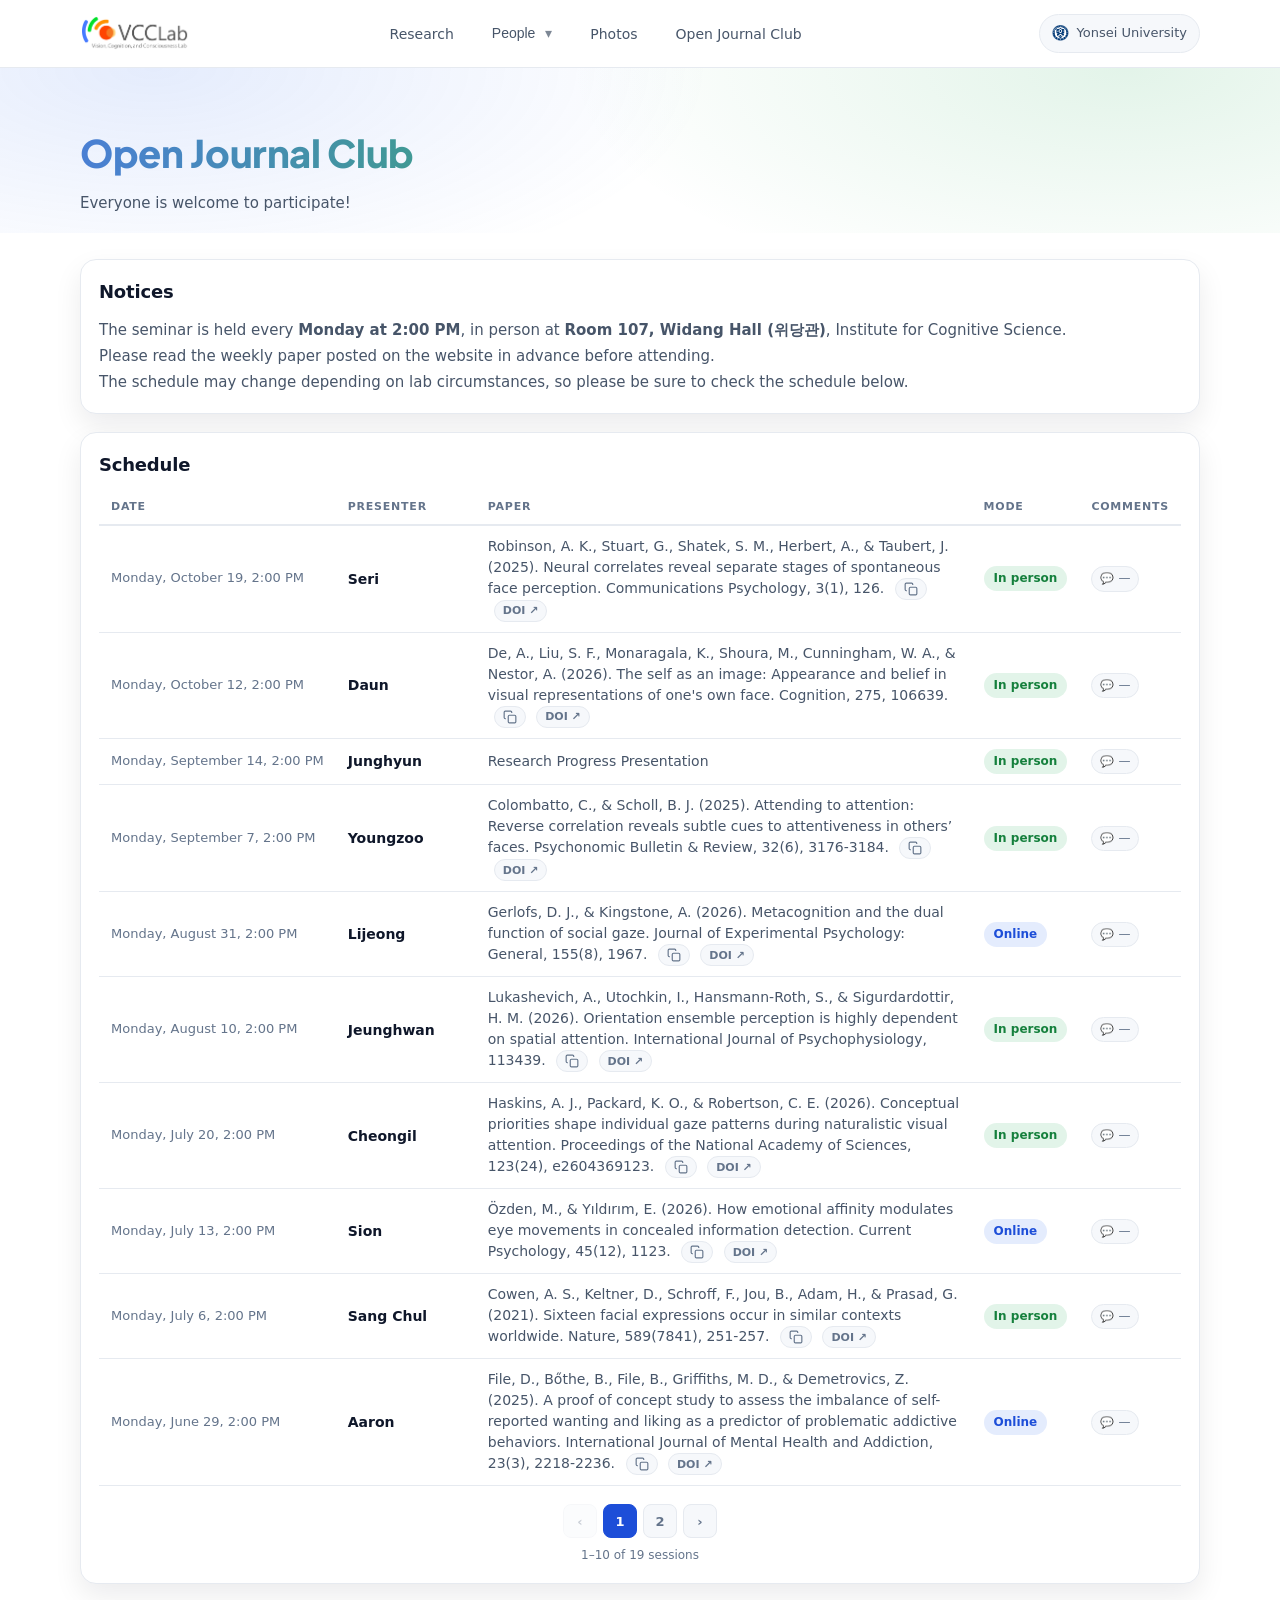
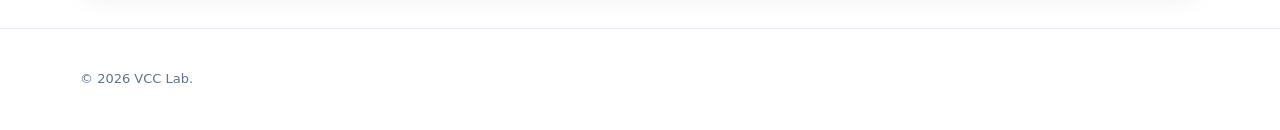
==== openJC.html @ a383f0d7 "Update openJC.html" ====
<!doctype html>
<html lang="en">
<head>
  <meta charset="utf-8" />
  <meta name="viewport" content="width=device-width, initial-scale=1" />
  <title>Open Journal Club | VCC Lab</title>
  <meta name="description" content="Internal resources and community space for VCC Lab" />
  <link rel="icon" href="./assets/favicon/favicon.ico" sizes="any">
  <link rel="stylesheet" href="./assets/css/style.css" />
  <link href="https://fonts.googleapis.com/css2?family=Plus+Jakarta+Sans:wght@700;800&display=swap" rel="stylesheet">
  <style>
    /* ── Schedule table ── */
    .jc-copy,
    .jc-doi {
      display: inline-flex;
      align-items: center;
      justify-content: center;
      vertical-align: middle;
      height: 22px;
      padding: 2px 8px;
      border-radius: 999px;
      font-size: 11px;
      font-weight: 700;
      line-height: 1;
      border: 1px solid var(--line);
      color: var(--muted2);
      background: var(--surface);
    }

    .jc-copy {
      margin-left: 6px;
      cursor: pointer;
    }

    .jc-doi {
      margin-left: 6px;
      text-decoration: none;
    }

    .jc-copy svg {
      display: block;
    }
    .jc-copy:hover {
      background: #eef3ff;
    }

    .jc-doi:hover {
      background: #eef3ff;
    }
    .jc-table {
      width: 100%;
      border-collapse: collapse;
      font-size: 14px;
    }
    .jc-table thead tr {
      border-bottom: 2px solid var(--line);
    }
    .jc-table th {
      text-align: left;
      padding: 8px 12px;
      font-size: 11px;
      font-weight: 700;
      letter-spacing: .07em;
      text-transform: uppercase;
      color: var(--muted2);
    }
    .jc-table tbody tr {
      border-bottom: 1px solid var(--line);
      transition: background 0.12s;
    }
    .jc-table tbody tr:last-child { border-bottom: none; }
    .jc-table tbody tr:hover { background: var(--surface); }
    .jc-table td {
      padding: 10px 12px;
      vertical-align: middle;
    }
    .jc-date {
      white-space: nowrap;
      color: var(--muted2);
      font-size: 13px;
      width: 160px;  /* 110px → 160px */
    }
    .jc-presenter {
      white-space: nowrap;
      font-weight: 600;
      width: 140px;
    }
    .jc-paper {
      color: var(--muted);
      line-height: 1.5;
    }
    .jc-mode {
      display: inline-block;
      padding: 3px 10px;
      border-radius: 999px;
      font-size: 12px;
      font-weight: 600;
      white-space: nowrap;
    }
    .jc-mode.in-person {
      background: rgba(22,163,74,0.12);
      color: #15803d;
    }
    .jc-mode.online {
      background: rgba(37,99,235,0.12);
      color: #1d4ed8;
    }

    /* ── Comment toggle ── */
    .jc-table tbody tr.jc-main-row {
      cursor: pointer;
    }
    .jc-table tbody tr.jc-main-row:hover td {
      background: var(--surface);
    }
    .jc-comment-row { display: none; }
    .jc-comment-row.open { display: table-row; }
    .jc-comment-cell {
      white-space: nowrap;
      text-align: center;
      padding: 0 !important;
      border-bottom: 2px solid var(--line) !important;
    }
    .jc-comment-inner {
      padding: 16px 20px 20px;
      background: #f8faff;
    }
    .jc-comment-count {
      display: inline-flex;
      align-items: center;
      gap: 4px;
      margin-left: 0px;
      font-size: 12px;
      color: var(--muted2);
      background: var(--surface);
      border: 1px solid var(--line);
      border-radius: 999px;
      padding: 2px 8px;
      cursor: pointer;
    }
    .jc-comment-count .bubble { font-size: 11px; }

    /* ── Pagination ── */
    .jc-pager {
      display: flex;
      justify-content: center;
      align-items: center;
      gap: 6px;
      flex-wrap: wrap;
      margin-top: 18px;
    }
    .jc-page-btn {
      min-width: 34px;
      height: 34px;
      padding: 0 10px;
      border: 1px solid var(--line);
      border-radius: 8px;
      background: var(--surface);
      color: var(--muted2);
      font-size: 13px;
      font-weight: 600;
      font-family: inherit;
      cursor: pointer;
      transition: background .12s, color .12s, border-color .12s;
    }
    .jc-page-btn:hover:not(:disabled):not(.active) { background: #eef3ff; }
    .jc-page-btn.active {
      background: #1d4ed8;
      border-color: #1d4ed8;
      color: #fff;
    }
    .jc-page-btn:disabled { opacity: .35; cursor: default; }
    .jc-page-ellipsis {
      padding: 0 2px;
      color: var(--muted2);
      font-size: 13px;
    }
    .jc-page-info {
      margin-top: 8px;
      text-align: center;
      font-size: 12px;
      color: var(--muted2);
    }

  </style>
</head>
<body>
  <a class="skip" href="#main">Skip to content</a>

  <header>
    <div class="container">
      <div class="nav">
        <a class="brand brand-logo-only" href="./index.html" aria-label="VCC Lab home">
        <img class="brand-logo" src="./assets/img/vcc-logo.png" alt="VCC Lab logo">
        </a>

        <nav class="nav-desktop" aria-label="Primary">
          <ul class="nav-list">
            <li><a href="./research.html">Research</a></li>
            <li class="has-dropdown">
              <button class="nav-link dropdown-toggle" type="button" aria-haspopup="true" aria-expanded="false">
                People <span class="chev" aria-hidden="true">▾</span>
              </button>
              <ul class="dropdown" role="menu">
                <li role="none"><a role="menuitem" href="./people/pi.html">P.I.</a></li>
                <li role="none"><a role="menuitem" href="./people/members.html">Members</a></li>
                <li role="none"><a role="menuitem" href="./people/alumni.html">Alumni</a></li>
              </ul>
            </li>
            <li><a href="./photos.html">Photos</a></li>
            <li><a href="./openJC.html" aria-current="page">Open Journal Club</a></li>
          </ul>
        </nav>

        <div class="nav-right">
          <div class="pill pill-yonsei" title="Affiliation">
            <img class="pill-logo" src="./assets/img/yonsei-logo.png" alt="Yonsei University">
            <span class="pill-text">Yonsei University</span>
          </div>
          <button class="menu-btn" id="menuBtn" aria-expanded="false" aria-controls="mobileMenu" aria-label="Open menu">☰</button>
        </div>

      </div>

      <div class="mobile" id="mobileMenu">
        <ul class="mobile-list">
          <li><a href="./research.html">Research</a></li>
          <li class="mobile-group">
            <button class="mobile-accordion" type="button" aria-expanded="false" aria-controls="mobilePeople">
              People <span class="chev" aria-hidden="true">▾</span>
            </button>
            <ul class="mobile-sub" id="mobilePeople">
              <li><a href="./people/pi.html">P.I.</a></li>
              <li><a href="./people/members.html">Members</a></li>
              <li><a href="./people/alumni.html">Alumni</a></li>
            </ul>
          </li>
          <li><a href="./photos.html">Photos</a></li>
          <li><a href="./openJC.html" aria-current="page">Open Journal Club</a></li>
        </ul>
      </div>
    </div>
  </header>

  <main id="main">
    <section class="page-hero" aria-label="Page header">
      <div class="container">
        <div class="page-hero-inner">
          <h1>Open Journal Club</h1>
          <p class="lead">Everyone is welcome to participate!</p>
        </div>
      </div>
    </section>

    <section aria-label="openJC content">
      <div class="container">

        <!-- Notice: full width -->
        <div class="card content-card" style="margin-bottom:18px;">
          <h2>Notices</h2>
          <p style="color:var(--muted); font-size:15px; line-height:1.75; margin:0;">
            The seminar is held every <strong>Monday at 2:00 PM</strong>, in person at <strong>Room 107, Widang Hall (위당관)</strong>, Institute for Cognitive Science.
            <br>Please read the weekly paper posted on the website in advance before attending.
            <br><italic>The schedule may change depending on lab circumstances, so please be sure to check the schedule below.</italic>
          </p>
          <!--<p style="color:var(--muted); font-size:15px; line-height:1.75; margin:0;">
            The seminar is held every <strong>Monday at 2:00 PM</strong>, either in person at <strong>Room 107, Widang Hall (위당관)</strong>, Institute for Cognitive Science, or online via <strong>Zoom</strong>.
            <br>
            <a href="https://yonsei.zoom.us/j/4283625563?pwd=UGd0WHNiUUFoamN2bmg4RG1EU0tMUT09" 
              target="_blank" rel="noopener" class="btn primary" style="display:inline-flex; margin-top:4px;">
              Join Zoom Meeting ↗</a>
            <br>Please read the weekly paper posted on the website in advance before attending.
            <br><italic>The schedule may change depending on lab circumstances, so please be sure to check the schedule below.</italic>
          </p>-->
        </div>

        <!-- Schedule table -->
        <div class="card content-card">
          <h2>Schedule</h2>
          <!--<div style="overflow-x:auto; margin-top:12px;">
             <div class="card content-card" style="background:#fff4e5; border-color:#f0c98a; margin:14px 0 0; text-align:center;">
              <p style="margin:0; color:#8a5a00; font-weight:600;">
                Note: There will be no Journal Club sessions for the next three weeks (Sept. 21, Sept. 28, and Oct. 5).
              </p>
            </div>
          </div>-->
            <table class="jc-table" id="jc-table">
              <thead>
                <tr>
                  <th>Date</th>
                  <th>Presenter</th>
                  <th>Paper</th>
                  <th>Mode</th>
                  <th>Comments</th>
                </tr>
              </thead>
              <tbody id="jc-tbody">
                <!-- rows injected by JS -->
              </tbody>
            </table>

            <div class="jc-pager" id="jc-pager"></div>
            <div class="jc-page-info" id="jc-page-info"></div>
        </div>

      </div>
    </section>

    <section aria-label="Comments" style="display:none"></section>

  </main>

  <footer>
    <div class="container">
      <div class="copyright">© <span id="year"></span> VCC Lab.</div>
    </div>
  </footer>

  <script defer src="./assets/js/main.js"></script>
  <script>
  (() => {
    // ── Schedule data: add / edit rows here ──
    const SCHEDULE = [
      { date: 'Monday, October 19, 2:00 PM', presenter: 'Seri', paper: 'Robinson, A. K., Stuart, G., Shatek, S. M., Herbert, A., & Taubert, J. (2025). Neural correlates reveal separate stages of spontaneous face perception. Communications Psychology, 3(1), 126.', doi: 'https://doi.org/10.1038/s44271-025-00308-4', mode: 'in-person' },
      { date: 'Monday, October 12, 2:00 PM', presenter: 'Daun', paper: 'De, A., Liu, S. F., Monaragala, K., Shoura, M., Cunningham, W. A., & Nestor, A. (2026). The self as an image: Appearance and belief in visual representations of one&apos;s own face. Cognition, 275, 106639.', doi: 'https://doi.org/10.1016/j.cognition.2026.106639', mode: 'in-person' },
      { date: 'Monday, September 14, 2:00 PM', presenter: 'Junghyun', paper: 'Research Progress Presentation', mode: 'in-person' },
      { date: 'Monday, September 7, 2:00 PM', presenter: 'Youngzoo', paper: 'Colombatto, C., & Scholl, B. J. (2025). Attending to attention: Reverse correlation reveals subtle cues to attentiveness in others’ faces. Psychonomic Bulletin & Review, 32(6), 3176-3184.', doi: 'https://doi.org/10.3758/s13423-025-02739-w', mode: 'in-person' },
      { date: 'Monday, August 31, 2:00 PM', presenter: 'Lijeong', paper: 'Gerlofs, D. J., & Kingstone, A. (2026). Metacognition and the dual function of social gaze. Journal of Experimental Psychology: General, 155(8), 1967.', doi: 'https://doi.org/10.1037/xge0001967', mode: 'online' },
      { date: 'Monday, August 10, 2:00 PM', presenter: 'Jeunghwan', paper: 'Lukashevich, A., Utochkin, I., Hansmann-Roth, S., & Sigurdardottir, H. M. (2026). Orientation ensemble perception is highly dependent on spatial attention. International Journal of Psychophysiology, 113439.', doi: 'https://www.sciencedirect.com/science/article/abs/pii/S0167876026001224?via%3Dihub', mode: 'in-person' },
      { date: 'Monday, July 20, 2:00 PM', presenter: 'Cheongil', paper: 'Haskins, A. J., Packard, K. O., & Robertson, C. E. (2026). Conceptual priorities shape individual gaze patterns during naturalistic visual attention. Proceedings of the National Academy of Sciences, 123(24), e2604369123.', doi: 'https://www.pnas.org/doi/abs/10.1073/pnas.2604369123', mode: 'in-person' },
      { date: 'Monday, July 13, 2:00 PM', presenter: 'Sion', paper: 'Özden, M., & Yıldırım, E. (2026). How emotional affinity modulates eye movements in concealed information detection. Current Psychology, 45(12), 1123.', doi: 'https://link.springer.com/article/10.1007/s12144-026-09684-4', mode: 'online' },
      { date: 'Monday, July 6, 2:00 PM', presenter: 'Sang Chul', paper: 'Cowen, A. S., Keltner, D., Schroff, F., Jou, B., Adam, H., & Prasad, G. (2021). Sixteen facial expressions occur in similar contexts worldwide. Nature, 589(7841), 251-257.', doi: 'https://www.nature.com/articles/s41586-020-3037-7', mode: 'in-person' },
      { date: 'Monday, June 29, 2:00 PM', presenter: 'Aaron', paper: 'File, D., Bőthe, B., File, B., Griffiths, M. D., & Demetrovics, Z. (2025). A proof of concept study to assess the imbalance of self-reported wanting and liking as a predictor of problematic addictive behaviors. International Journal of Mental Health and Addiction, 23(3), 2218-2236.', doi: 'https://link.springer.com/article/10.1007/s11469-023-01226-4', mode: 'online' },
      { date: 'Monday, June 22, 2:00 PM', presenter: 'Daun', paper: 'Research Progress Presentation', mode: 'in-person' },
      { date: 'Monday, June 15, 1:30 PM', presenter: 'VCCians', paper: 'VSS 2026 Lab Sharing Session', mode: 'online' },
      { date: 'Monday, June 8, 1:30 PM', presenter: 'VCCians', paper: 'PhD Dissertation Final Defense Practice - – Widang Hall Room 501', mode: 'in-person' },
      { date: 'Monday, May 18, 1:30 PM', presenter: 'Seri', paper: 'Meyers, C., Kim, J. & Kawakami, K. Diversity perceptions and neighborhood preferences for visual representations of mixed racial groups. Sci Rep 14, 24631 (2024).', doi: 'https://www.nature.com/articles/s41598-024-76599-0.pdf', mode: 'in-person' },
      { date: 'Monday, May 11, 1:30 PM', presenter: 'Junghyun', paper: 'Balaban, H., & Ullman, T. D. (2025). The capacity limits of moving objects in the imagination. Nature Communications, 16(1), 5899.', doi: 'https://www.nature.com/articles/s41467-025-61021-8.pdf', mode: 'online' },
      { date: 'Thursday, April 30, 12:00 PM', presenter: 'VCCians', paper: 'Poster Presentation Practice', mode: 'in-person' },
      { date: 'Monday, April 20, 1:30 PM', presenter: 'Youngzoo', paper: 'Zhang, S., Zhan, B., Wang, L., & Jiang, Y. (2025). Dyadic learning shapes gaze-mediated social attentional orienting. Cognition, 265', doi: 'https://www.sciencedirect.com/science/article/pii/S0010027725002203', mode: 'online' },
      { date: 'Monday, April 13, 1:30 PM', presenter: 'VCCians', paper: 'PhD Dissertation Defense Practice – Widang Hall Room 501', mode: 'in-person' },
      { date: 'Monday, March 30, 1:30 PM', presenter: 'Lijeong', paper: 'Masroujah, L. S., Wilcke, S., Jeffery, L., Mostert, B., Tiddeman, B., & Sutherland, C. A. (2026). Testing stimulus generalisation as a mechanism for impression formation. Cognition, 270, 106414.', doi: 'https://www.sciencedirect.com/science/article/pii/S0010027725003555', mode: 'online' },
    ];

    // Copy icon used in citation copy buttons
    const COPY_ICON = `
      <svg width="14" height="14" viewBox="0 0 24 24" fill="none"
          stroke="currentColor" stroke-width="2">
        <rect x="9" y="9" width="13" height="13" rx="2"></rect>
        <path d="M5 15H4a2 2 0 0 1-2-2V4a2 2 0 0 1 2-2h9a2 2 0 0 1 2 2v1"></path>
      </svg>
    `;

    // Escape text safely for HTML attributes
    function escapeAttr(text) {
      return String(text)
        .replace(/&/g, '&amp;')
        .replace(/"/g, '&quot;')
        .replace(/'/g, '&#39;')
        .replace(/</g, '&lt;')
        .replace(/>/g, '&gt;');
    }

    // giscus config — update repo/repo-id/category/category-id as needed
    const GISCUS = {
      repo:        'VCClab/Vcclab.github.io',
      repoId:      'R_kgDORdCI2w',
      category:    'Q&A',
      categoryId:  'DIC_kwDORdCI284C3pS8',
      theme:       'light',
      lang:        'en',
    };

    // ── Pagination config ──
    const PER_PAGE = 10;   // 한 페이지에 보여줄 세션 수

    const tbody      = document.getElementById('jc-tbody');
    const pagerEl    = document.getElementById('jc-pager');
    const pageInfoEl = document.getElementById('jc-page-info');
    const tableEl    = document.getElementById('jc-table');

    const totalPages = Math.max(1, Math.ceil(SCHEDULE.length / PER_PAGE));
    let currentPage  = 1;

    // comment count cache: term → count
    const countCache = {};

    // ── Pre-fetch comment counts without opening giscus ──
    // giscus.app/api/discussions is the (unofficial but public) endpoint giscus itself
    // uses to look up a discussion's metadata. It isn't CORS-enabled for arbitrary
    // origins, so we route the request through a public CORS proxy. Swap
    // CORS_PROXY for a small serverless proxy you control if you want this to be
    // more reliable long-term (the public proxy can be rate-limited or flaky).
    const CORS_PROXY = 'https://api.allorigins.win/raw?url=';

    async function fetchCommentCount(term) {
      const apiUrl = 'https://giscus.app/api/discussions?' + new URLSearchParams({
        repo: GISCUS.repo,
        term: term,
        category: GISCUS.category,
        categoryId: GISCUS.categoryId,
        strict: '1',
      });

      const res = await fetch(CORS_PROXY + encodeURIComponent(apiUrl));
      if (!res.ok) throw new Error(`HTTP ${res.status}`);
      const data = await res.json();

      // No discussion exists yet for this term (no one has commented) →
      // treat as 0 rather than throwing.
      if (!data || !data.discussion) return 0;

      const c = data.discussion;
      return (c.totalCommentCount ?? 0) + (c.totalReplyCount ?? 0);
    }

    function renderCount(term, count) {
      countCache[term] = count;
      const el = document.getElementById(`count-${term}`);
      if (el) el.textContent = count;
    }

    // Only fetch what this page needs; reuse the cache when revisiting a page.
    function ensureCount(term) {
      if (countCache[term] !== undefined) {
        renderCount(term, countCache[term]);
        return;
      }
      fetchCommentCount(term)
        .then(count => renderCount(term, count))
        .catch(err => {
          // Fail silently per-row (e.g. proxy hiccup) — leave the "—" placeholder
          // rather than showing a wrong or scary value.
          console.warn(`Comment count fetch failed for "${term}":`, err);
        });
    }

    // ── Build one main row + its (hidden) comment row ──
    // `i` is the index within SCHEDULE, not within the page, so giscus element
    // ids stay unique across pages.
    function buildRow(row, i) {
      const modeLabel = row.mode === 'in-person' ? 'In person' : 'Online';
      const term = `jc-${row.date}`; // unique discussion term per session

      // ── Main row ──
      const tr = document.createElement('tr');
      tr.className = 'jc-main-row';
      tr.dataset.idx = i;
      tr.dataset.term = term;
      tr.innerHTML = `
        <td class="jc-date">${row.date}</td>
        <td class="jc-presenter">${row.presenter}</td>
        <td class="jc-paper">
          ${row.paper}
          ${row.doi ? `
            <button class="jc-copy"
                    type="button"
                    data-paper="${escapeAttr(row.paper)}"
                    title="Copy citation"
                    aria-label="Copy citation">
              ${COPY_ICON}
            </button>
            <a class="jc-doi" href="${row.doi}" target="_blank" rel="noopener">DOI ↗</a>
          ` : ''}
        </td>
        <td>
          <span class="jc-mode ${row.mode}">${modeLabel}</span>
        </td>
        <td class="jc-comments-cell">
          <span class="jc-comment-count" data-term="${term}">
            <span class="bubble">💬</span>
            <span class="count-num" id="count-${term}">—</span>
          </span>
        </td>`;
      tbody.appendChild(tr);

      // ── Comment row (hidden by default) ──
      const cr = document.createElement('tr');
      cr.className = 'jc-comment-row';
      cr.id = `comment-row-${i}`;
      cr.innerHTML = `
        <td class="jc-comment-cell" colspan="5">
          <div class="jc-comment-inner" id="comment-inner-${i}">
            <!-- giscus loads here on first open -->
          </div>
        </td>`;
      tbody.appendChild(cr);

      // ── Toggle logic ──
      tr.addEventListener('click', () => {
        const isOpen = cr.classList.contains('open');

        // Close all other open rows first
        document.querySelectorAll('.jc-comment-row.open').forEach(r => r.classList.remove('open'));
        document.querySelectorAll('.jc-main-row.expanded').forEach(r => r.classList.remove('expanded'));

        if (!isOpen) {
          cr.classList.add('open');
          tr.classList.add('expanded');
          loadGiscus(i, term);
        }
      });

      // Prevent DOI click from toggling the comment row
      const doiBtn = tr.querySelector('.jc-doi');
      if (doiBtn) {
        doiBtn.addEventListener('click', e => e.stopPropagation());
      }

      // ── Copy citation button: only exists when row.doi exists ──
      const copyBtn = tr.querySelector('.jc-copy');

      if (copyBtn) {
        copyBtn.addEventListener('click', async (e) => {
          e.stopPropagation();

          const btn = e.currentTarget;
          const text = btn.dataset.paper;

          try {
            await navigator.clipboard.writeText(text);

            btn.innerHTML = '✓';
            btn.setAttribute('title', 'Copied!');

            setTimeout(() => {
              btn.innerHTML = COPY_ICON;
              btn.setAttribute('title', 'Copy citation');
            }, 1200);
          } catch (err) {
            console.error('Copy failed:', err);
          }
        });
      }
    }

    // ── Which page numbers to show (with ellipsis once the list gets long) ──
    function pageItems(cur, total) {
      if (total <= 7) return Array.from({ length: total }, (_, i) => i + 1);
      const out = [1];
      if (cur > 3) out.push('…');
      for (let i = Math.max(2, cur - 1); i <= Math.min(total - 1, cur + 1); i++) out.push(i);
      if (cur < total - 2) out.push('…');
      out.push(total);
      return out;
    }

    function renderPager() {
      pagerEl.innerHTML = '';
      if (totalPages <= 1) {
        pageInfoEl.textContent = '';
        return;
      }

      const mkBtn = (label, page, opts = {}) => {
        const b = document.createElement('button');
        b.type = 'button';
        b.className = 'jc-page-btn' + (opts.active ? ' active' : '');
        b.textContent = label;
        if (opts.disabled) b.disabled = true;
        if (opts.active) b.setAttribute('aria-current', 'page');
        if (!opts.disabled && !opts.active) {
          b.addEventListener('click', () => renderPage(page, true));
        }
        return b;
      };

      pagerEl.appendChild(mkBtn('‹', currentPage - 1, { disabled: currentPage === 1 }));

      pageItems(currentPage, totalPages).forEach(item => {
        if (item === '…') {
          const s = document.createElement('span');
          s.className = 'jc-page-ellipsis';
          s.textContent = '…';
          pagerEl.appendChild(s);
        } else {
          pagerEl.appendChild(mkBtn(String(item), item, { active: item === currentPage }));
        }
      });

      pagerEl.appendChild(mkBtn('›', currentPage + 1, { disabled: currentPage === totalPages }));

      const start = (currentPage - 1) * PER_PAGE + 1;
      const end = Math.min(currentPage * PER_PAGE, SCHEDULE.length);
      pageInfoEl.textContent = `${start}–${end} of ${SCHEDULE.length} sessions`;
    }

    // ── Render one page of the schedule ──
    function renderPage(page, scroll = false) {
      currentPage = Math.min(Math.max(1, page), totalPages);
      tbody.innerHTML = '';

      const start = (currentPage - 1) * PER_PAGE;
      const rows = SCHEDULE.slice(start, start + PER_PAGE);
      rows.forEach((row, j) => buildRow(row, start + j));

      renderPager();

      // Rows for this page are in the DOM — fetch their comment counts.
      rows.forEach(row => ensureCount(`jc-${row.date}`));

      if (scroll) {
        const y = tableEl.getBoundingClientRect().top + window.pageYOffset - 100;
        window.scrollTo({ top: y, behavior: 'smooth' });
      }
    }

    renderPage(1);

    // ── Load giscus iframe into a specific comment row ──
    function loadGiscus(idx, term) {
      const inner = document.getElementById(`comment-inner-${idx}`);
      if (!inner) return;

      // giscus can behave unpredictably when multiple iframes remain active.
      // Keep only the currently opened row's giscus instance.
      document.querySelectorAll('.jc-comment-inner').forEach(el => {
        if (el !== inner) el.innerHTML = '<!-- giscus loads here on first open -->';
      });

      inner.innerHTML = '';

      const script = document.createElement('script');
      script.src = 'https://giscus.app/client.js';
      script.setAttribute('data-repo',             GISCUS.repo);
      script.setAttribute('data-repo-id',          GISCUS.repoId);
      script.setAttribute('data-category',         GISCUS.category);
      script.setAttribute('data-category-id',      GISCUS.categoryId);
      script.setAttribute('data-mapping',          'specific');
      script.setAttribute('data-term',             term);
      script.setAttribute('data-strict',           '1');
      script.setAttribute('data-reactions-enabled','1');
      script.setAttribute('data-emit-metadata',    '1');
      script.setAttribute('data-input-position',   'top');
      script.setAttribute('data-theme',            GISCUS.theme);
      script.setAttribute('data-lang',             GISCUS.lang);
      script.setAttribute('crossorigin',           'anonymous');
      script.async = true;
      inner.appendChild(script);
    }

    // ── Listen for giscus metadata (comment counts) ──
    window.addEventListener('message', e => {
      if (e.origin !== 'https://giscus.app') return;
      const data = e.data?.giscus?.discussion;
      if (!data) return;

      const count = (data.totalCommentCount ?? 0) + (data.totalReplyCount ?? 0);
      const activeRow = document.querySelector('.jc-main-row.expanded');
      if (activeRow) {
        renderCount(activeRow.dataset.term, count);
      }
    });
  })();
  </script></body></html>
---- assets/css/style.css ----
:root{
  /* base */
  --bg: #ffffff;
  --surface: #f6f8fb;
  --card: #ffffff;
  --text: #0f172a;
  --muted: #475569;
  --muted2: #64748b;
  --line: #e6eaf0;

  /* brand colors (blue / green / orange) */
  --blue: #2563eb;
  --green: #16a34a;
  --orange: #f59e0b;

  --blue-weak: rgba(37,99,235,0.12);
  --green-weak: rgba(22,163,74,0.12);
  --orange-weak: rgba(245,158,11,0.14);

  --shadow: 0 12px 28px rgba(2,6,23,0.08);
  --radius: 16px;
  --max: 1120px;
  --font: ui-sans-serif, system-ui, -apple-system, Segoe UI, Roboto, Helvetica, Arial, "Apple Color Emoji","Segoe UI Emoji";
}

.page-hero h1 {
  font-family: 'Plus Jakarta Sans', sans-serif;
  background: linear-gradient(90deg, #4a7fd4 0%, #3aab6a 25%, #e87a3a 50%, #3aab6a 75%, #4a7fd4 100%);
  background-size: 200% auto;
  -webkit-background-clip: text;
  -webkit-text-fill-color: transparent;
  background-clip: text;
  font-weight: 800;
  line-height: 1.3;
  padding-bottom: 0.15em;
  animation: gradientFlow 15s linear infinite;
}

@keyframes gradientFlow {
  0%   { background-position: 0% center; }
  100% { background-position: 200% center; }
}

*{ box-sizing: border-box; }
html, body{ height: 100%; }
body{
  margin: 0;
  font-family: var(--font);
  color: var(--text);
  background: var(--bg);
  line-height: 1.6;
}

a{ color: inherit; text-decoration: none; }
a:hover{ text-decoration: underline; text-underline-offset: 4px; }

.container{
  width: min(var(--max), calc(100% - 44px));
  margin: 0 auto;
}

/* accessibility */
.skip{
  position: absolute;
  left: -999px;
  top: 10px;
  padding: 10px 12px;
  background: var(--card);
  border: 1px solid var(--line);
  border-radius: 12px;
}
.skip:focus{ left: 10px; z-index: 999; }

/* header */
header{
  position: sticky;
  top: 0;
  z-index: 50;
  background: rgba(255,255,255,0.82);
  backdrop-filter: blur(10px);
  border-bottom: 1px solid var(--line);
}
.nav{
  display: flex;
  align-items: center;
  justify-content: space-between;
  padding: 14px 0;
  gap: 14px;
}
.brand{
  display: flex;
  align-items: center;
  gap: 10px;
  min-width: 200px;
}
.logo{
  width: 36px;
  height: 36px;
  border-radius: 12px;
  border: 1px solid rgba(15,23,42,0.10);
  background:
    radial-gradient(circle at 28% 30%, var(--blue) 0 38%, transparent 40%),
    radial-gradient(circle at 70% 35%, var(--green) 0 34%, transparent 36%),
    radial-gradient(circle at 52% 74%, var(--orange) 0 34%, transparent 36%),
    linear-gradient(#ffffff, #ffffff);
  box-shadow: 0 8px 18px rgba(2,6,23,0.10);
}
.brand-title{ display: grid; gap: 2px; }
.brand-title .name{
  font-size: 14px;
  letter-spacing: 0.2px;
  font-weight: 750;
}
.brand-title .tag{
  font-size: 12px;
  color: var(--muted2);
}

nav ul{
  list-style: none;
  padding: 0;
  margin: 0;
  display: flex;
  gap: 18px;
  align-items: center;
}
nav a{
  font-size: 14px;
  color: var(--muted);
  padding: 8px 10px;
  border-radius: 12px;
}
nav a:hover{
  background: var(--surface);
  text-decoration: none;
  color: var(--text);
}

.nav-right{
  display: flex;
  align-items: center;
  gap: 10px;
  min-width: 200px;
  justify-content: flex-end;
}
.pill{
  display: inline-flex;
  align-items: center;
  gap: 8px;
  padding: 8px 12px;
  border-radius: 999px;
  border: 1px solid var(--line);
  background: var(--surface);
  color: var(--muted);
  font-size: 13px;
  white-space: nowrap;
}
.pill strong{ color: var(--text); }

.menu-btn{
  display: none;
  width: 40px;
  height: 40px;
  border-radius: 12px;
  border: 1px solid var(--line);
  background: var(--surface);
  cursor: pointer;
}

/* mobile menu */
.mobile{
  display: none;
  border-top: 1px solid var(--line);
  background: rgba(255,255,255,0.94);
}
.mobile ul{
  list-style: none;
  margin: 0;
  padding: 10px 0;
  display: grid;
  gap: 6px;
}
.mobile a{
  display: block;
  padding: 10px 12px;
  border-radius: 12px;
  color: var(--muted);
}
.mobile a:hover{
  background: var(--surface);
  color: var(--text);
  text-decoration: none;
}
.mobile.open{ display: block; }

/* hero */
.hero{
  padding: 56px 0 18px;
  background:
    radial-gradient(900px 420px at 12% 10%, var(--blue-weak), transparent 60%),
    radial-gradient(900px 420px at 88% 0%, var(--green-weak), transparent 62%),
    radial-gradient(900px 420px at 60% 95%, var(--orange-weak), transparent 60%);
}
.hero-grid{
  display: grid;
  grid-template-columns: 1.2fr 0.8fr;
  gap: 18px;
  align-items: stretch;
}
.card{
  background: var(--card);
  border: 1px solid var(--line);
  border-radius: var(--radius);
  box-shadow: var(--shadow);
}
.hero-main{ padding: 26px; }

.kicker{
  display: inline-flex;
  align-items: center;
  gap: 10px;
  padding: 7px 12px;
  border-radius: 999px;
  border: 1px solid var(--line);
  background: var(--surface);
  color: var(--muted);
  font-size: 13px;
}
.dot{
  width: 8px; height: 8px;
  border-radius: 999px;
  background: var(--blue);
  box-shadow: 0 0 0 4px var(--blue-weak);
}

h1{
  margin: 14px 0 10px;
  font-size: clamp(30px, 4vw, 44px);
  line-height: 1.12;
  letter-spacing: -0.45px;
}
.lead{
  margin: 0;
  color: var(--muted);
  font-size: 15px;
  max-width: 72ch;
}

.cta-row{
  display: flex;
  flex-wrap: wrap;
  gap: 10px;
  margin-top: 18px;
}
.btn{
  display: inline-flex;
  align-items: center;
  justify-content: center;
  gap: 8px;
  padding: 10px 14px;
  border-radius: 12px;
  border: 1px solid var(--line);
  background: var(--surface);
  color: var(--text);
  font-size: 14px;
  cursor: pointer;
}
.btn:hover{
  text-decoration: none;
  background: #eef3ff;
}
.btn.primary{
  border-color: rgba(37,99,235,0.20);
  background: rgba(37,99,235,0.10);
  color: #0b2a7a;
}
.btn.primary:hover{ background: rgba(37,99,235,0.14); }

/* side cards */
.hero-side{
  padding: 18px;
  display: grid;
  gap: 12px;
}
.mini{
  border: 1px solid var(--line);
  background: var(--surface);
  border-radius: 14px;
  padding: 14px;
}
.mini h3{
  margin: 0 0 6px;
  font-size: 13px;
  color: var(--muted2);
  letter-spacing: 0.2px;
  font-weight: 700;
}
.mini p{ margin: 0; color: var(--muted); font-size: 14px; }
.meta{
  margin-top: 10px;
  display: flex;
  flex-wrap: wrap;
  gap: 8px;
}
.chip{
  font-size: 12px;
  color: var(--muted);
  padding: 6px 10px;
  border-radius: 999px;
  background: #ffffff;
  border: 1px solid var(--line);
}

/* content sections */
section{ padding: 26px 0; }
.grid2{
  display: grid;
  grid-template-columns: 1fr 1fr;
  gap: 18px;
  align-items: start;
}
.content-card{ padding: 18px; }
.content-card h2{
  margin: 0 0 10px;
  font-size: 18px;
  letter-spacing: -0.2px;
}
.content-card p{ margin: 0; color: var(--muted); font-size: 14px; }

.list{
  margin: 12px 0 0;
  padding: 0;
  list-style: none;
  display: grid;
  gap: 10px;
}
.news-item{
  padding: 12px;
  border-radius: 14px;
  border: 1px solid var(--line);
  background: var(--surface);
  display: grid;
  gap: 4px;
}
.news-item .date{ font-size: 12px; color: var(--muted2); }
.news-item .title{ font-size: 14px; color: var(--text); }
.news-item .desc{ font-size: 13px; color: var(--muted); }

.quick{
  display: grid;
  gap: 10px;
  margin-top: 12px;
}
.quick a{
  display: flex;
  align-items: center;
  justify-content: space-between;
  padding: 12px 14px;
  border-radius: 14px;
  border: 1px solid var(--line);
  background: var(--surface);
  color: var(--muted);
}
.quick a:hover{
  background: #eef3ff;
  color: var(--text);
  text-decoration: none;
}
.arrow{ opacity: 0.7; }

/* footer */
footer{
  margin-top: 18px;
  padding: 22px 0 40px;
  border-top: 1px solid var(--line);
  color: var(--muted2);
  font-size: 13px;
}
.footer-grid{
  display: grid;
  grid-template-columns: 1.2fr 0.8fr;
  gap: 16px;
}
.footer-title{ color: var(--text); font-weight: 750; }
.footer-sub{ margin-top: 6px; color: var(--muted2); }
.footer-links{
  display: flex;
  flex-wrap: wrap;
  gap: 10px;
  margin-top: 10px;
}
.footer-links a{
  padding: 7px 10px;
  border-radius: 999px;
  border: 1px solid var(--line);
  background: var(--surface);
  color: var(--muted);
}
.footer-links a:hover{
  background: #eef3ff;
  color: var(--text);
  text-decoration: none;
}
.copyright{
  margin-top: 18px;
  color: var(--muted2);
}

/* responsive */
@media (max-width: 920px){
  .hero-grid{ grid-template-columns: 1fr; }
  .nav-right .pill{ display: none; }
}
@media (max-width: 720px){
  nav{ display: none; }
  .menu-btn{ display: inline-flex; align-items: center; justify-content: center; }
  .grid2{ grid-template-columns: 1fr; }
  .footer-grid{ grid-template-columns: 1fr; }
  .hero{ padding-top: 42px; }
}

/* nav dropdown */
.nav-list{ position: relative; }
.nav-link{
  font-size: 14px;
  color: var(--muted);
  padding: 8px 10px;
  border-radius: 12px;
  background: transparent;
  border: 0;
  cursor: pointer;
}
.nav-link:hover{
  background: var(--surface);
  color: var(--text);
}
.has-dropdown{ position: relative; }
.dropdown{
  position: absolute;
  top: calc(100% + 10px);
  left: 0;
  min-width: 180px;
  padding: 8px;
  margin: 0;
  list-style: none;
  border: 1px solid var(--line);
  background: var(--card);
  border-radius: 14px;
  box-shadow: var(--shadow);
  display: none;
  z-index: 60;
}
.dropdown a{
  display: block;
  padding: 10px 10px;
  border-radius: 12px;
  color: var(--muted);
}
.dropdown a:hover{
  background: var(--surface);
  color: var(--text);
  text-decoration: none;
}
.has-dropdown:hover .dropdown{ display: block; }
.dropdown-toggle[aria-expanded="true"] + .dropdown{ display: block; }
.chev{ margin-left: 6px; opacity: 0.7; }

/* mobile lists */
.mobile-list{ list-style: none; margin: 0; padding: 10px 0; display: grid; gap: 6px; }
.mobile-group{ padding: 0 0 6px; }
.mobile-accordion{
  width: 100%;
  text-align: left;
  padding: 10px 12px;
  border-radius: 12px;
  border: 1px solid transparent;
  background: transparent;
  color: var(--muted);
  cursor: pointer;
}
.mobile-accordion:hover{ background: var(--surface); color: var(--text); }
.mobile-sub{
  list-style: none;
  margin: 6px 0 0;
  padding: 0 0 0 8px;
  display: none;
  gap: 6px;
}
.mobile-sub.open{ display: grid; }

/* page hero */
.page-hero{
  padding: 42px 0 10px;
  background:
    radial-gradient(900px 380px at 12% 0%, var(--blue-weak), transparent 62%),
    radial-gradient(900px 380px at 88% 0%, var(--green-weak), transparent 62%);
}
.page-hero-inner{
  padding: 18px 0 8px;
}
.page-hero h1{
  margin: 0 0 8px;
  font-size: clamp(28px, 3.2vw, 38px);
  letter-spacing: -0.35px;
}

/* utilities */
.muted{ color: var(--muted2); }

/* cards grid */
.cards3{
  display: grid;
  grid-template-columns: repeat(3, 1fr);
  gap: 14px;
}
@media (max-width: 920px){
  .cards3{ grid-template-columns: 1fr; }
}

/* mini cards */
.mini-card, .person-card{
  border: 1px solid var(--line);
  background: var(--surface);
  border-radius: 14px;
  padding: 14px;
}
.mini-card h3, .person-card h3{ margin: 0 0 6px; font-size: 16px; }
.mini-card p, .person-card p{ margin: 0; color: var(--muted); font-size: 14px; }
.text-link{ color: var(--blue); }
.text-link:hover{ text-decoration: underline; }

/* profile */
.profile{
  display: grid;
  grid-template-columns: 140px 1fr;
  gap: 18px;
  align-items: start;
}
@media (max-width: 720px){
  .profile{ grid-template-columns: 1fr; }
}
.avatar{
  width: 140px;
  height: 140px;
  border-radius: 18px;
  border: 1px solid var(--line);
  background:
    radial-gradient(circle at 35% 30%, var(--blue-weak), transparent 55%),
    radial-gradient(circle at 70% 40%, var(--green-weak), transparent 55%),
    radial-gradient(circle at 50% 75%, var(--orange-weak), transparent 55%),
    var(--surface);
}
.profile-body h2{ margin: 0 0 6px; }
.profile-links{ display: flex; flex-wrap: wrap; gap: 10px; margin: 12px 0 6px; }

/* bullets and pubs */
.bullets{ margin: 10px 0 0; color: var(--muted); }
.pubs{ margin: 10px 0 0; padding-left: 18px; color: var(--muted); display: grid; gap: 10px; }
.pub-title{ display: block; color: var(--text); }
.pub-meta{ display: block; color: var(--muted2); font-size: 13px; }

/* photos */
.photo-grid{
  display: grid;
  grid-template-columns: repeat(3, 1fr);
  gap: 14px;
}
@media (max-width: 920px){
  .photo-grid{ grid-template-columns: 1fr; }
}
.photo-tile {
  margin: 0;
  border: 1px solid var(--line);
  border-radius: 14px;
  overflow: hidden;
  background: var(--surface);
}
.photo-tile img {
  width: 100%;
  aspect-ratio: 16 / 9;
  object-fit: cover;
  display: block;
}
.photo-ph{
  aspect-ratio: 16 / 9;
  background:
    linear-gradient(135deg, var(--blue-weak), transparent 55%),
    linear-gradient(225deg, var(--green-weak), transparent 55%),
    linear-gradient(315deg, var(--orange-weak), transparent 55%),
    #ffffff;
}
.photo-tile figcaption{
  padding: 10px 12px;
  color: var(--muted);
  font-size: 13px;
}

/* alumni */
.alumni-list{
  list-style: none;
  margin: 0;
  padding: 0;
  display: grid;
  gap: 10px;
}
.alumni-item{
  padding: 12px;
  border-radius: 14px;
  border: 1px solid var(--line);
  background: var(--surface);
  display: grid;
  gap: 4px;
}
.alumni-name{ font-weight: 700; }
.alumni-meta{ color: var(--muted2); font-size: 13px; }
.alumni-now{ color: var(--muted); font-size: 14px; }

/* home: make hero grid behave nicely */
.hero-grid-home{ align-items: start; }

/* home: news full width + horizontal layout */
.news-full .news-head{
  display: flex;
  align-items: flex-end;
  justify-content: space-between;
  gap: 12px;
  margin-bottom: 10px;
}

.news-row{
  display: grid;
  grid-template-columns: repeat(3, 1fr);
  gap: 12px;
}

.news-row .news-item{
  height: 100%;
}

@media (max-width: 920px){
  .news-row{ grid-template-columns: 1fr; }
}

/* brand: logo only */
.brand-logo-only{
  min-width: auto;
  gap: 0;
}

.brand-logo{
  height: 34px;
  width: auto;
  display: block;
}

/* right pill: yonsei logo + text, no bold */
.pill-yonsei{
  gap: 8px;
}

.pill-logo{
  height: 16px;
  width: auto;
  display: block;
}

.pill-text{
  font-weight: 500;
}

/* optional: if your vcc logo is tall, adjust on mobile */
@media (max-width: 720px){
  .brand-logo{ height: 32px; }
}

.lightbox-overlay{
  position: fixed;
  inset: 0;
  background: rgba(0,0,0,0.85);
  display: none;
  align-items: center;
  justify-content: center;
  z-index: 999;
  padding: 24px;
  cursor: zoom-out;
}
.lightbox-overlay.active{ display: flex; }
.lightbox-overlay img{
  max-width: 92vw;
  max-height: 92vh;
  border-radius: 8px;
  box-shadow: 0 20px 60px rgba(0,0,0,0.5);
}
.lightbox-img{ cursor: zoom-in; }

    /* ── Pagination ── */
    .jc-pager {
      display: flex;
      justify-content: center;
      align-items: center;
      gap: 6px;
      flex-wrap: wrap;
      margin-top: 18px;
    }
    .jc-page-btn {
      min-width: 34px;
      height: 34px;
      padding: 0 10px;
      border: 1px solid var(--line);
      border-radius: 8px;
      background: var(--surface);
      color: var(--muted2);
      font-size: 13px;
      font-weight: 600;
      font-family: inherit;
      cursor: pointer;
      transition: background .12s, color .12s, border-color .12s;
    }
    .jc-page-btn:hover:not(:disabled):not(.active) { background: #eef3ff; }
    .jc-page-btn.active {
      background: #1d4ed8;
      border-color: #1d4ed8;
      color: #fff;
    }
    .jc-page-btn:disabled { opacity: .35; cursor: default; }
    .jc-page-ellipsis {
      padding: 0 2px;
      color: var(--muted2);
      font-size: 13px;
    }
    .jc-page-info {
      margin-top: 8px;
      text-align: center;
      font-size: 12px;
      color: var(--muted2);
    }
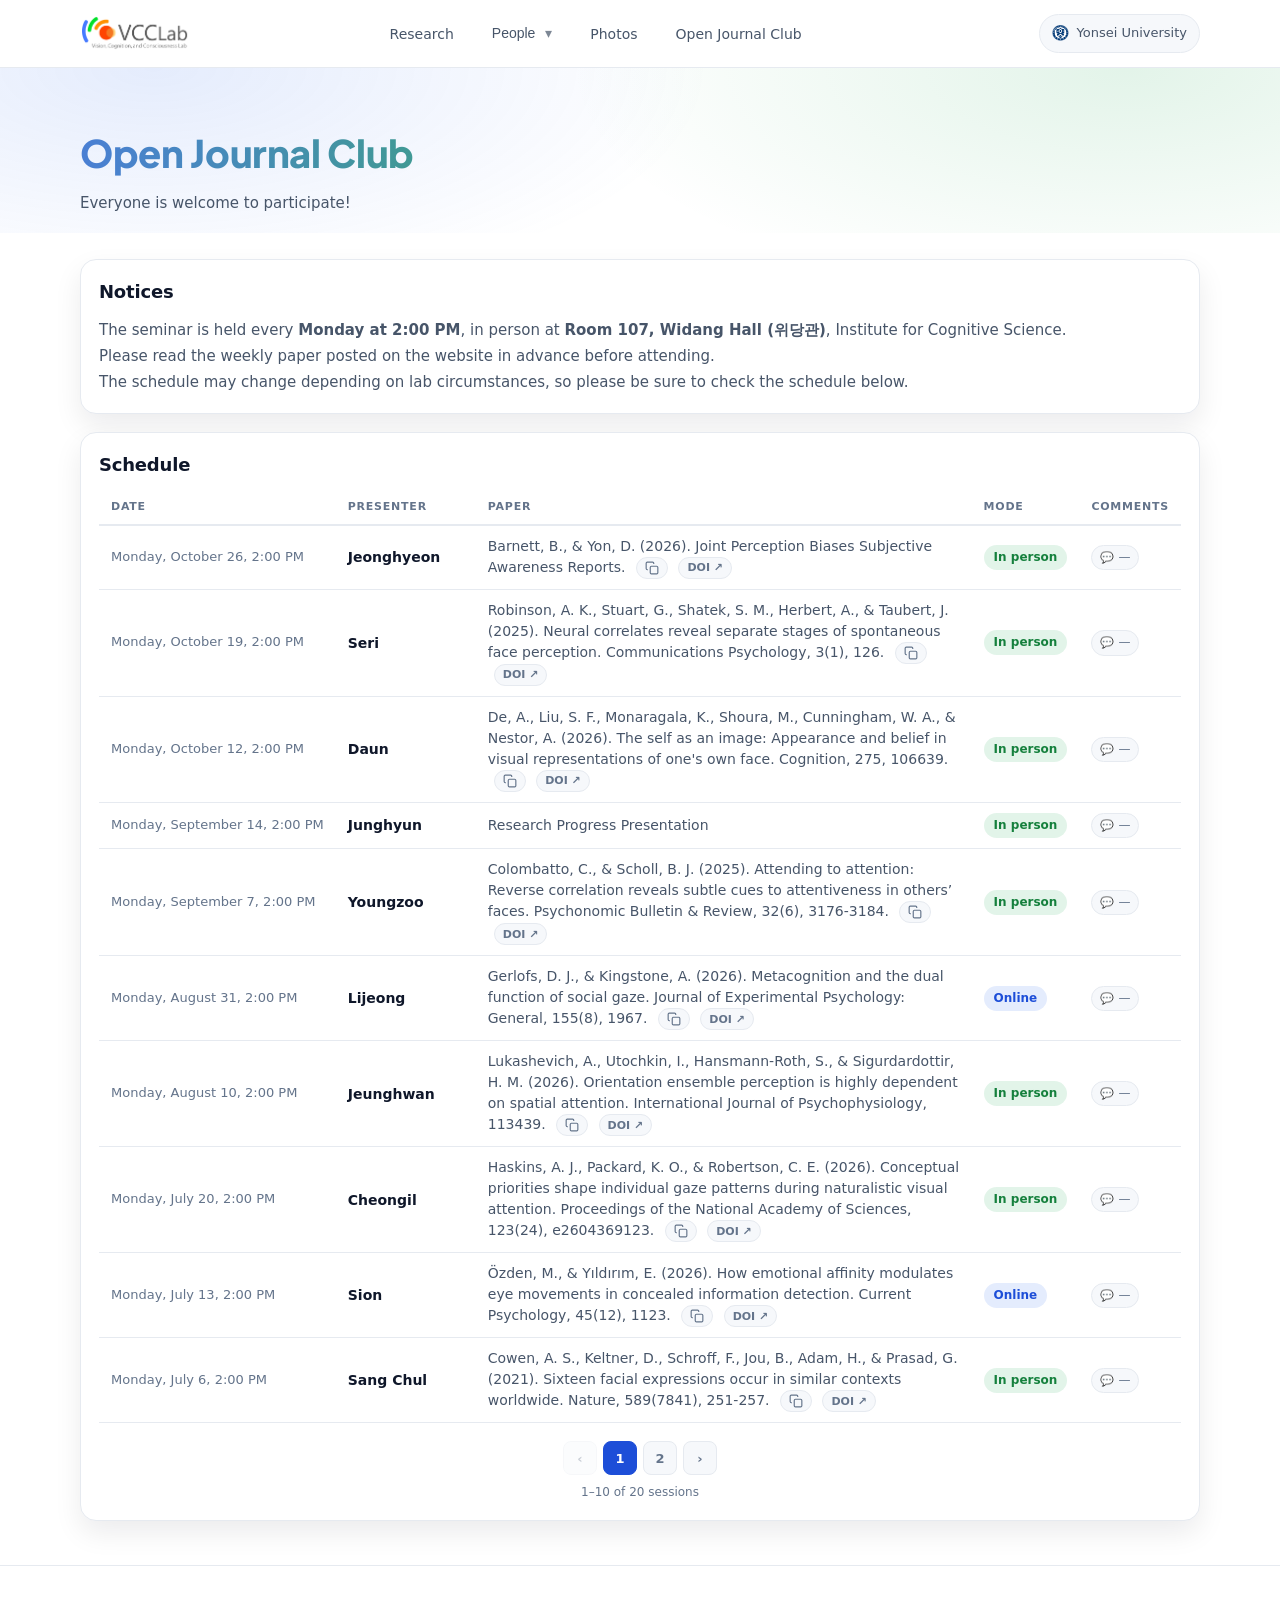
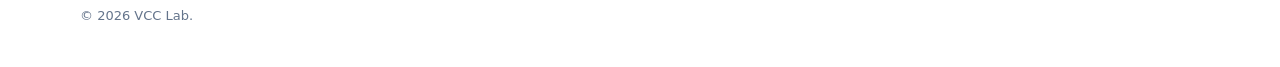
==== commit 9e595a47: "Update openJC.html" ====
--- a/openJC.html
+++ b/openJC.html
@@ -321,6 +321,7 @@
   (() => {
     // ── Schedule data: add / edit rows here ──
     const SCHEDULE = [
+      { date: 'Monday, October 26, 2:00 PM', presenter: 'Jeonghyeon', paper: 'Barnett, B., & Yon, D. (2026). Joint Perception Biases Subjective Awareness Reports.', doi: 'https://dx.doi.org/10.1037/xge0002001', mode: 'in-person' },
       { date: 'Monday, October 19, 2:00 PM', presenter: 'Seri', paper: 'Robinson, A. K., Stuart, G., Shatek, S. M., Herbert, A., & Taubert, J. (2025). Neural correlates reveal separate stages of spontaneous face perception. Communications Psychology, 3(1), 126.', doi: 'https://doi.org/10.1038/s44271-025-00308-4', mode: 'in-person' },
       { date: 'Monday, October 12, 2:00 PM', presenter: 'Daun', paper: 'De, A., Liu, S. F., Monaragala, K., Shoura, M., Cunningham, W. A., & Nestor, A. (2026). The self as an image: Appearance and belief in visual representations of one&apos;s own face. Cognition, 275, 106639.', doi: 'https://doi.org/10.1016/j.cognition.2026.106639', mode: 'in-person' },
       { date: 'Monday, September 14, 2:00 PM', presenter: 'Junghyun', paper: 'Research Progress Presentation', mode: 'in-person' },
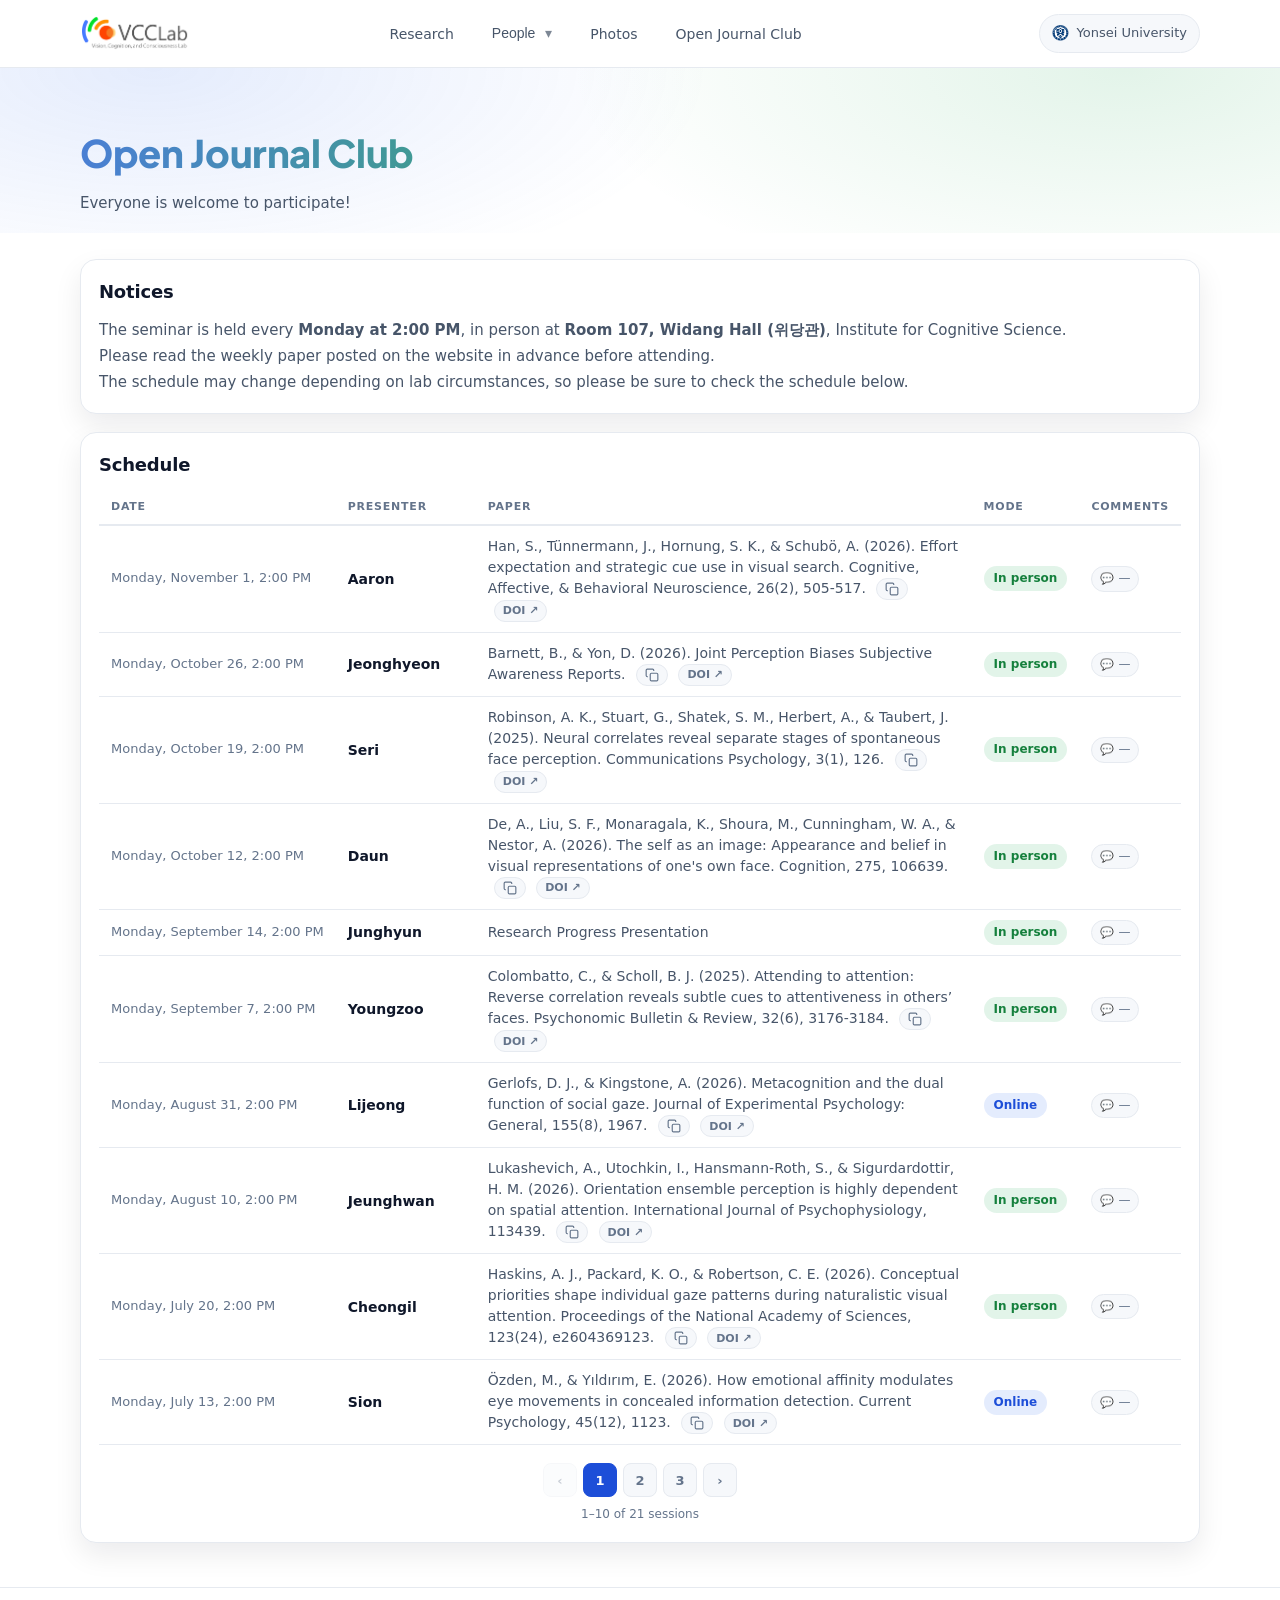
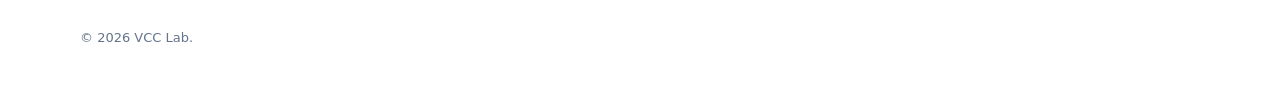
==== commit cd5581ee: "Update openJC.html" ====
--- a/openJC.html
+++ b/openJC.html
@@ -321,6 +321,7 @@
   (() => {
     // ── Schedule data: add / edit rows here ──
     const SCHEDULE = [
+      { date: 'Monday, November 1, 2:00 PM', presenter: 'Aaron', paper: '      Han, S., Tünnermann, J., Hornung, S. K., & Schubö, A. (2026). Effort expectation and strategic cue use in visual search. Cognitive, Affective, & Behavioral Neuroscience, 26(2), 505-517.', doi: 'https://doi.org/10.3758/s13415-025-01358-1', mode: 'in-person' },
       { date: 'Monday, October 26, 2:00 PM', presenter: 'Jeonghyeon', paper: 'Barnett, B., & Yon, D. (2026). Joint Perception Biases Subjective Awareness Reports.', doi: 'https://dx.doi.org/10.1037/xge0002001', mode: 'in-person' },
       { date: 'Monday, October 19, 2:00 PM', presenter: 'Seri', paper: 'Robinson, A. K., Stuart, G., Shatek, S. M., Herbert, A., & Taubert, J. (2025). Neural correlates reveal separate stages of spontaneous face perception. Communications Psychology, 3(1), 126.', doi: 'https://doi.org/10.1038/s44271-025-00308-4', mode: 'in-person' },
       { date: 'Monday, October 12, 2:00 PM', presenter: 'Daun', paper: 'De, A., Liu, S. F., Monaragala, K., Shoura, M., Cunningham, W. A., & Nestor, A. (2026). The self as an image: Appearance and belief in visual representations of one&apos;s own face. Cognition, 275, 106639.', doi: 'https://doi.org/10.1016/j.cognition.2026.106639', mode: 'in-person' },
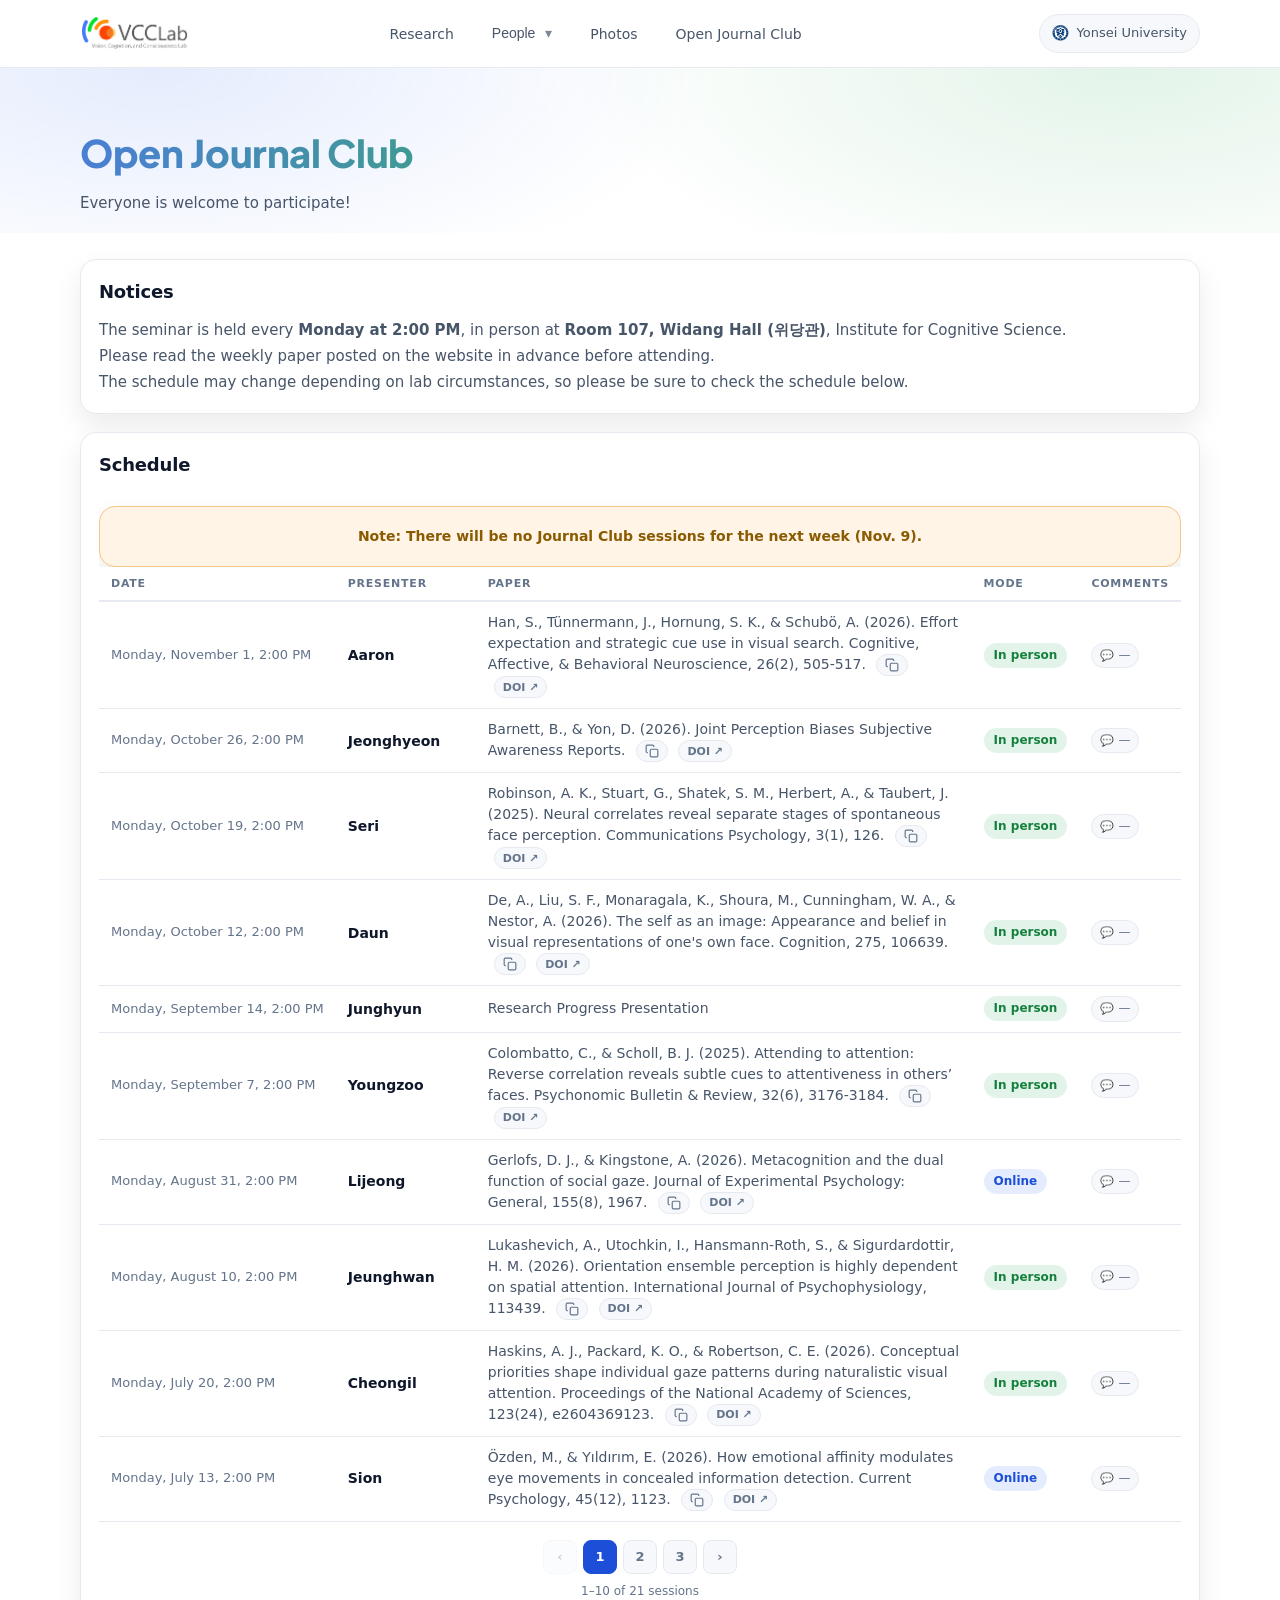
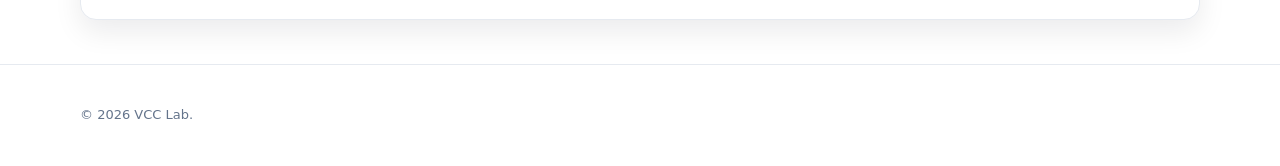
==== commit 33cc5864: "Update openJC.html" ====
--- a/openJC.html
+++ b/openJC.html
@@ -277,13 +277,13 @@
         <!-- Schedule table -->
         <div class="card content-card">
           <h2>Schedule</h2>
-          <!--<div style="overflow-x:auto; margin-top:12px;">
+          <div style="overflow-x:auto; margin-top:12px;">
              <div class="card content-card" style="background:#fff4e5; border-color:#f0c98a; margin:14px 0 0; text-align:center;">
               <p style="margin:0; color:#8a5a00; font-weight:600;">
-                Note: There will be no Journal Club sessions for the next three weeks (Sept. 21, Sept. 28, and Oct. 5).
+                Note: There will be no Journal Club sessions for the next week (Nov. 9).
               </p>
             </div>
-          </div>-->
+          </div>
             <table class="jc-table" id="jc-table">
               <thead>
                 <tr>
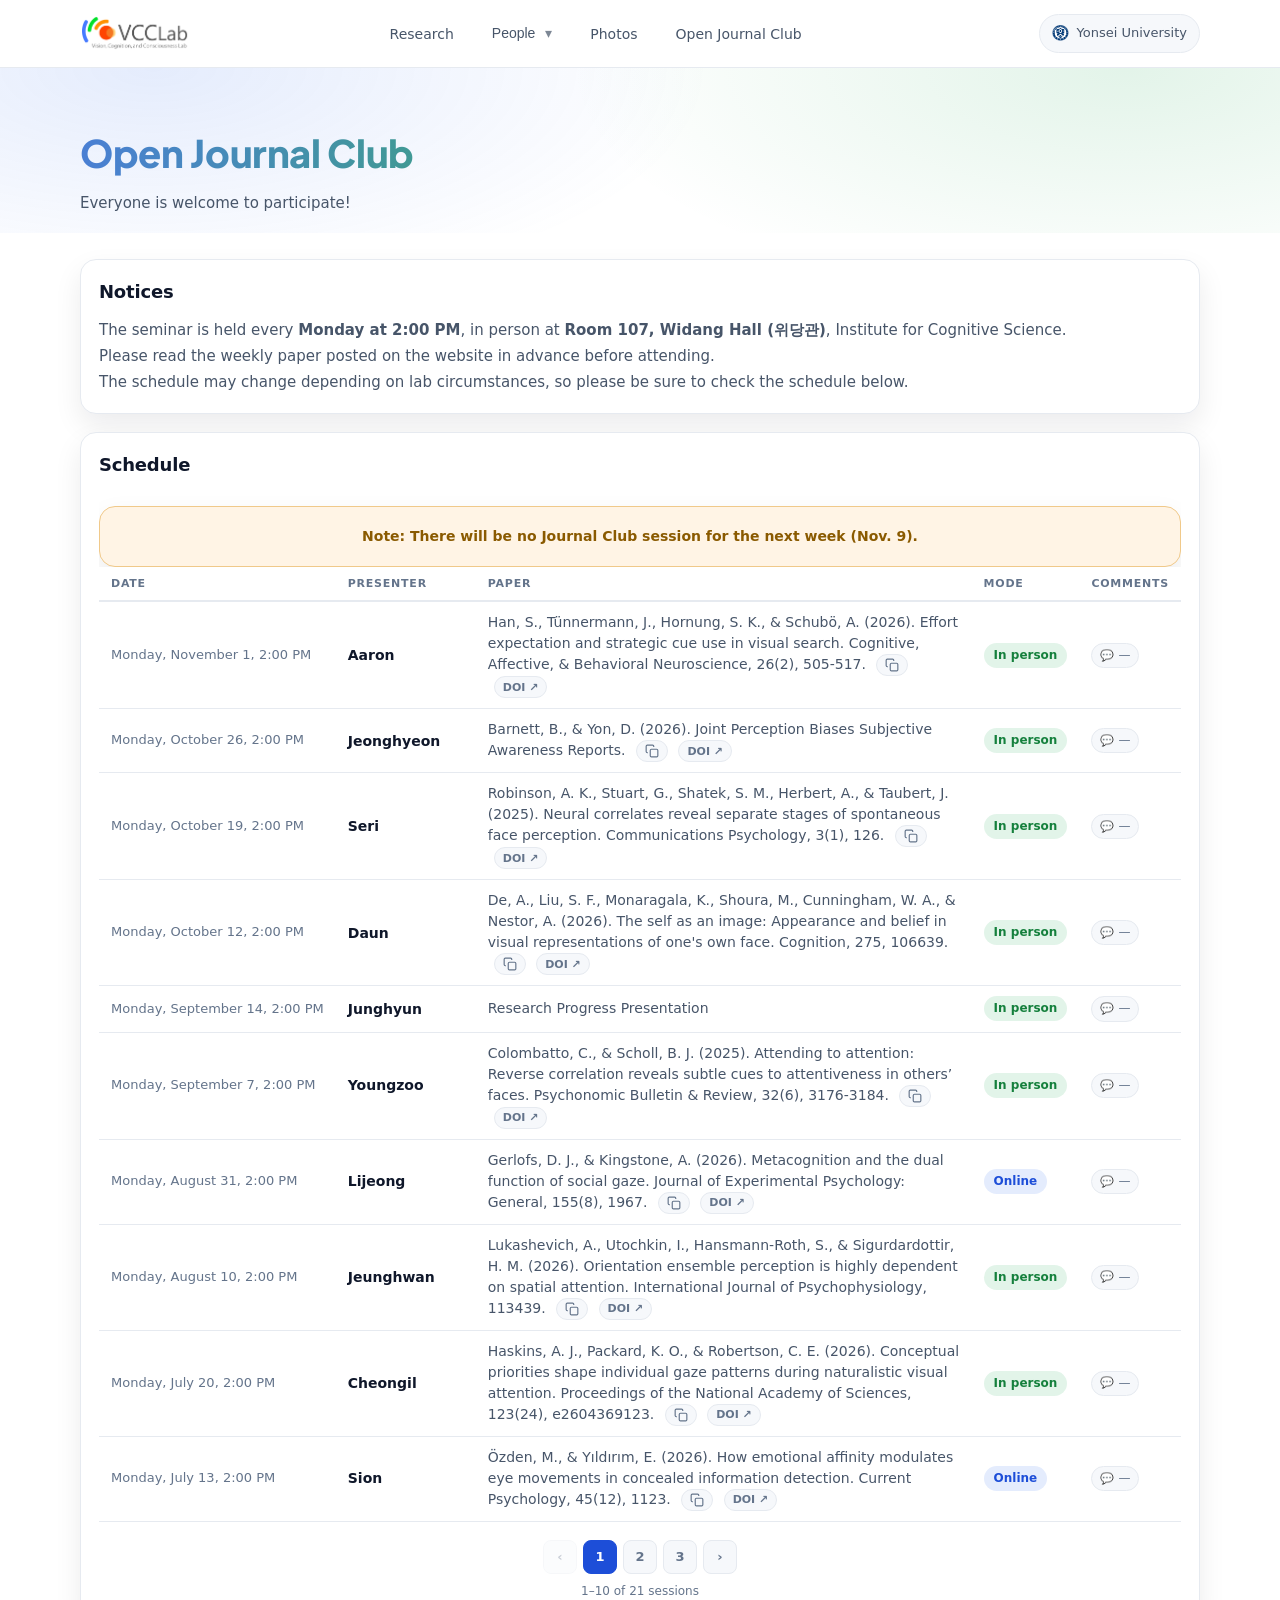
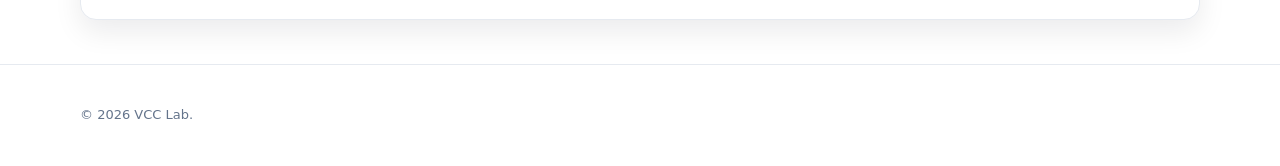
==== commit e46a0e35: "Update openJC.html" ====
--- a/openJC.html
+++ b/openJC.html
@@ -280,7 +280,7 @@
           <div style="overflow-x:auto; margin-top:12px;">
              <div class="card content-card" style="background:#fff4e5; border-color:#f0c98a; margin:14px 0 0; text-align:center;">
               <p style="margin:0; color:#8a5a00; font-weight:600;">
-                Note: There will be no Journal Club sessions for the next week (Nov. 9).
+                Note: There will be no Journal Club session for the next week (Nov. 9).
               </p>
             </div>
           </div>
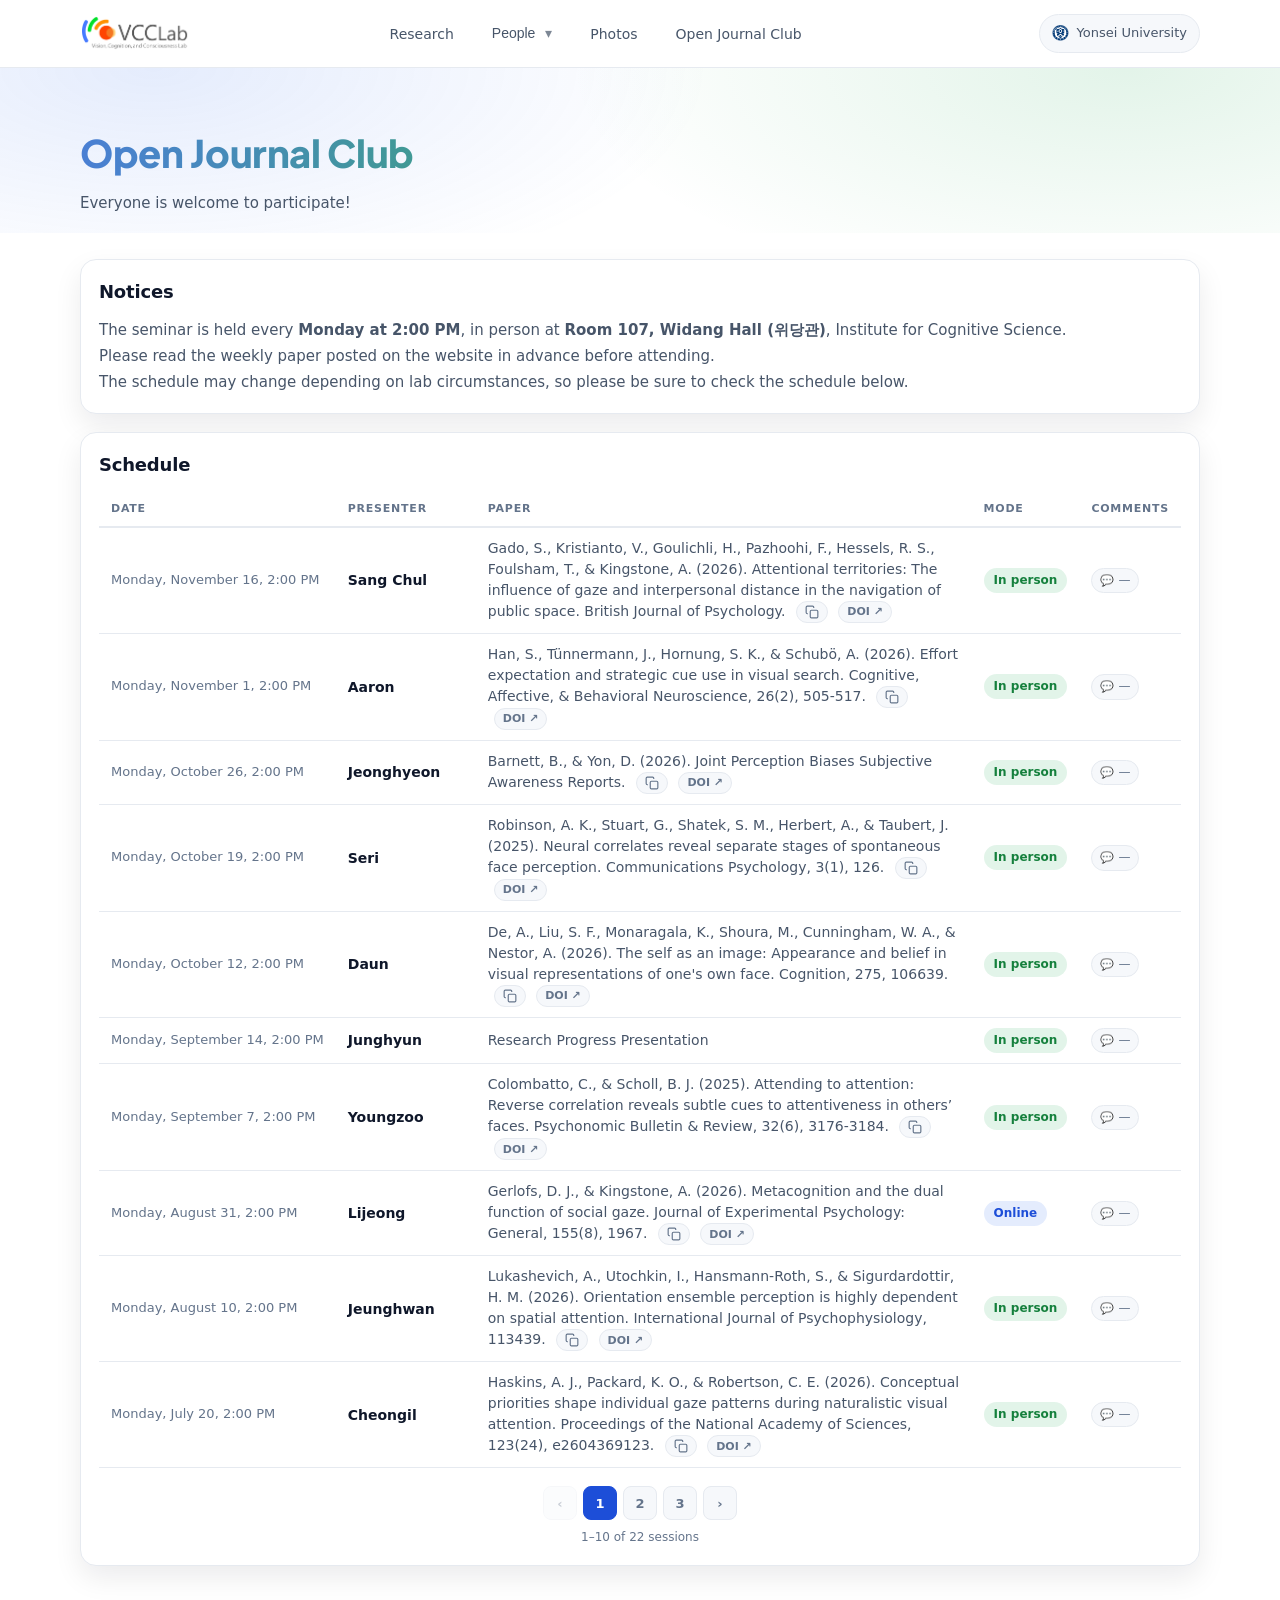
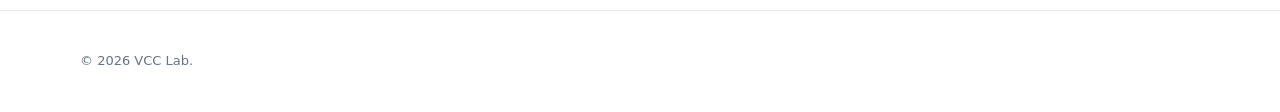
==== commit 1ef6c21a: "Update openJC.html" ====
--- a/openJC.html
+++ b/openJC.html
@@ -278,11 +278,11 @@
         <div class="card content-card">
           <h2>Schedule</h2>
           <div style="overflow-x:auto; margin-top:12px;">
-             <div class="card content-card" style="background:#fff4e5; border-color:#f0c98a; margin:14px 0 0; text-align:center;">
+             <!--<div class="card content-card" style="background:#fff4e5; border-color:#f0c98a; margin:14px 0 0; text-align:center;">
               <p style="margin:0; color:#8a5a00; font-weight:600;">
                 Note: There will be no Journal Club session for the next week (Nov. 9).
               </p>
-            </div>
+            </div>-->
           </div>
             <table class="jc-table" id="jc-table">
               <thead>
@@ -321,7 +321,8 @@
   (() => {
     // ── Schedule data: add / edit rows here ──
     const SCHEDULE = [
-      { date: 'Monday, November 1, 2:00 PM', presenter: 'Aaron', paper: '      Han, S., Tünnermann, J., Hornung, S. K., & Schubö, A. (2026). Effort expectation and strategic cue use in visual search. Cognitive, Affective, & Behavioral Neuroscience, 26(2), 505-517.', doi: 'https://doi.org/10.3758/s13415-025-01358-1', mode: 'in-person' },
+      { date: 'Monday, November 16, 2:00 PM', presenter: 'Sang Chul', paper: 'Gado, S., Kristianto, V., Goulichli, H., Pazhoohi, F., Hessels, R. S., Foulsham, T., & Kingstone, A. (2026). Attentional territories: The influence of gaze and interpersonal distance in the navigation of public space. British Journal of Psychology.', doi: 'https://doi.org/10.1111/bjop.70116', mode: 'in-person' },
+      { date: 'Monday, November 1, 2:00 PM', presenter: 'Aaron', paper: 'Han, S., Tünnermann, J., Hornung, S. K., & Schubö, A. (2026). Effort expectation and strategic cue use in visual search. Cognitive, Affective, & Behavioral Neuroscience, 26(2), 505-517.', doi: 'https://doi.org/10.3758/s13415-025-01358-1', mode: 'in-person' },
       { date: 'Monday, October 26, 2:00 PM', presenter: 'Jeonghyeon', paper: 'Barnett, B., & Yon, D. (2026). Joint Perception Biases Subjective Awareness Reports.', doi: 'https://dx.doi.org/10.1037/xge0002001', mode: 'in-person' },
       { date: 'Monday, October 19, 2:00 PM', presenter: 'Seri', paper: 'Robinson, A. K., Stuart, G., Shatek, S. M., Herbert, A., & Taubert, J. (2025). Neural correlates reveal separate stages of spontaneous face perception. Communications Psychology, 3(1), 126.', doi: 'https://doi.org/10.1038/s44271-025-00308-4', mode: 'in-person' },
       { date: 'Monday, October 12, 2:00 PM', presenter: 'Daun', paper: 'De, A., Liu, S. F., Monaragala, K., Shoura, M., Cunningham, W. A., & Nestor, A. (2026). The self as an image: Appearance and belief in visual representations of one&apos;s own face. Cognition, 275, 106639.', doi: 'https://doi.org/10.1016/j.cognition.2026.106639', mode: 'in-person' },
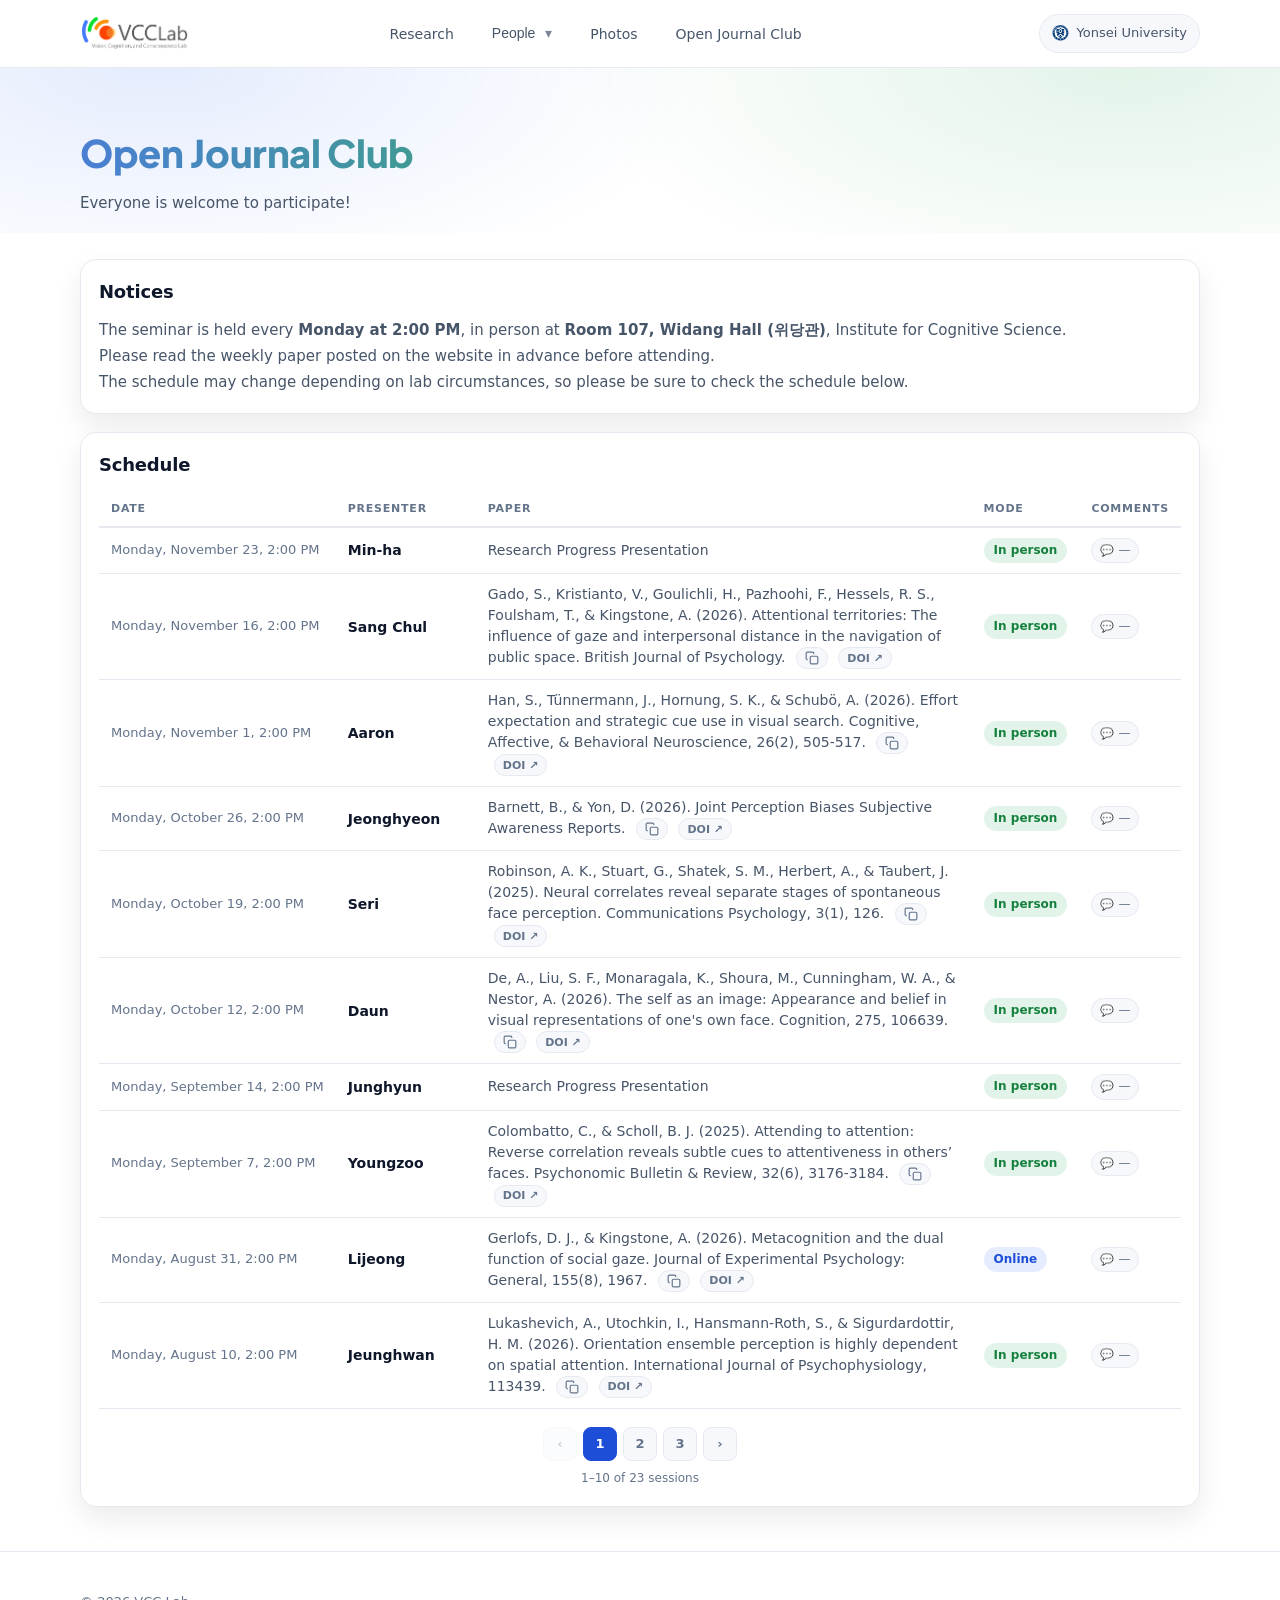
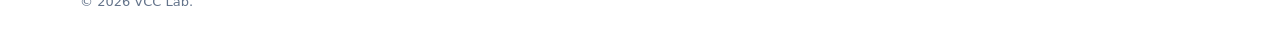
==== commit 8dfc1444: "Update openJC.html" ====
--- a/openJC.html
+++ b/openJC.html
@@ -321,6 +321,7 @@
   (() => {
     // ── Schedule data: add / edit rows here ──
     const SCHEDULE = [
+      { date: 'Monday, November 23, 2:00 PM', presenter: 'Min-ha', paper: 'Research Progress Presentation', mode: 'in-person' },
       { date: 'Monday, November 16, 2:00 PM', presenter: 'Sang Chul', paper: 'Gado, S., Kristianto, V., Goulichli, H., Pazhoohi, F., Hessels, R. S., Foulsham, T., & Kingstone, A. (2026). Attentional territories: The influence of gaze and interpersonal distance in the navigation of public space. British Journal of Psychology.', doi: 'https://doi.org/10.1111/bjop.70116', mode: 'in-person' },
       { date: 'Monday, November 1, 2:00 PM', presenter: 'Aaron', paper: 'Han, S., Tünnermann, J., Hornung, S. K., & Schubö, A. (2026). Effort expectation and strategic cue use in visual search. Cognitive, Affective, & Behavioral Neuroscience, 26(2), 505-517.', doi: 'https://doi.org/10.3758/s13415-025-01358-1', mode: 'in-person' },
       { date: 'Monday, October 26, 2:00 PM', presenter: 'Jeonghyeon', paper: 'Barnett, B., & Yon, D. (2026). Joint Perception Biases Subjective Awareness Reports.', doi: 'https://dx.doi.org/10.1037/xge0002001', mode: 'in-person' },
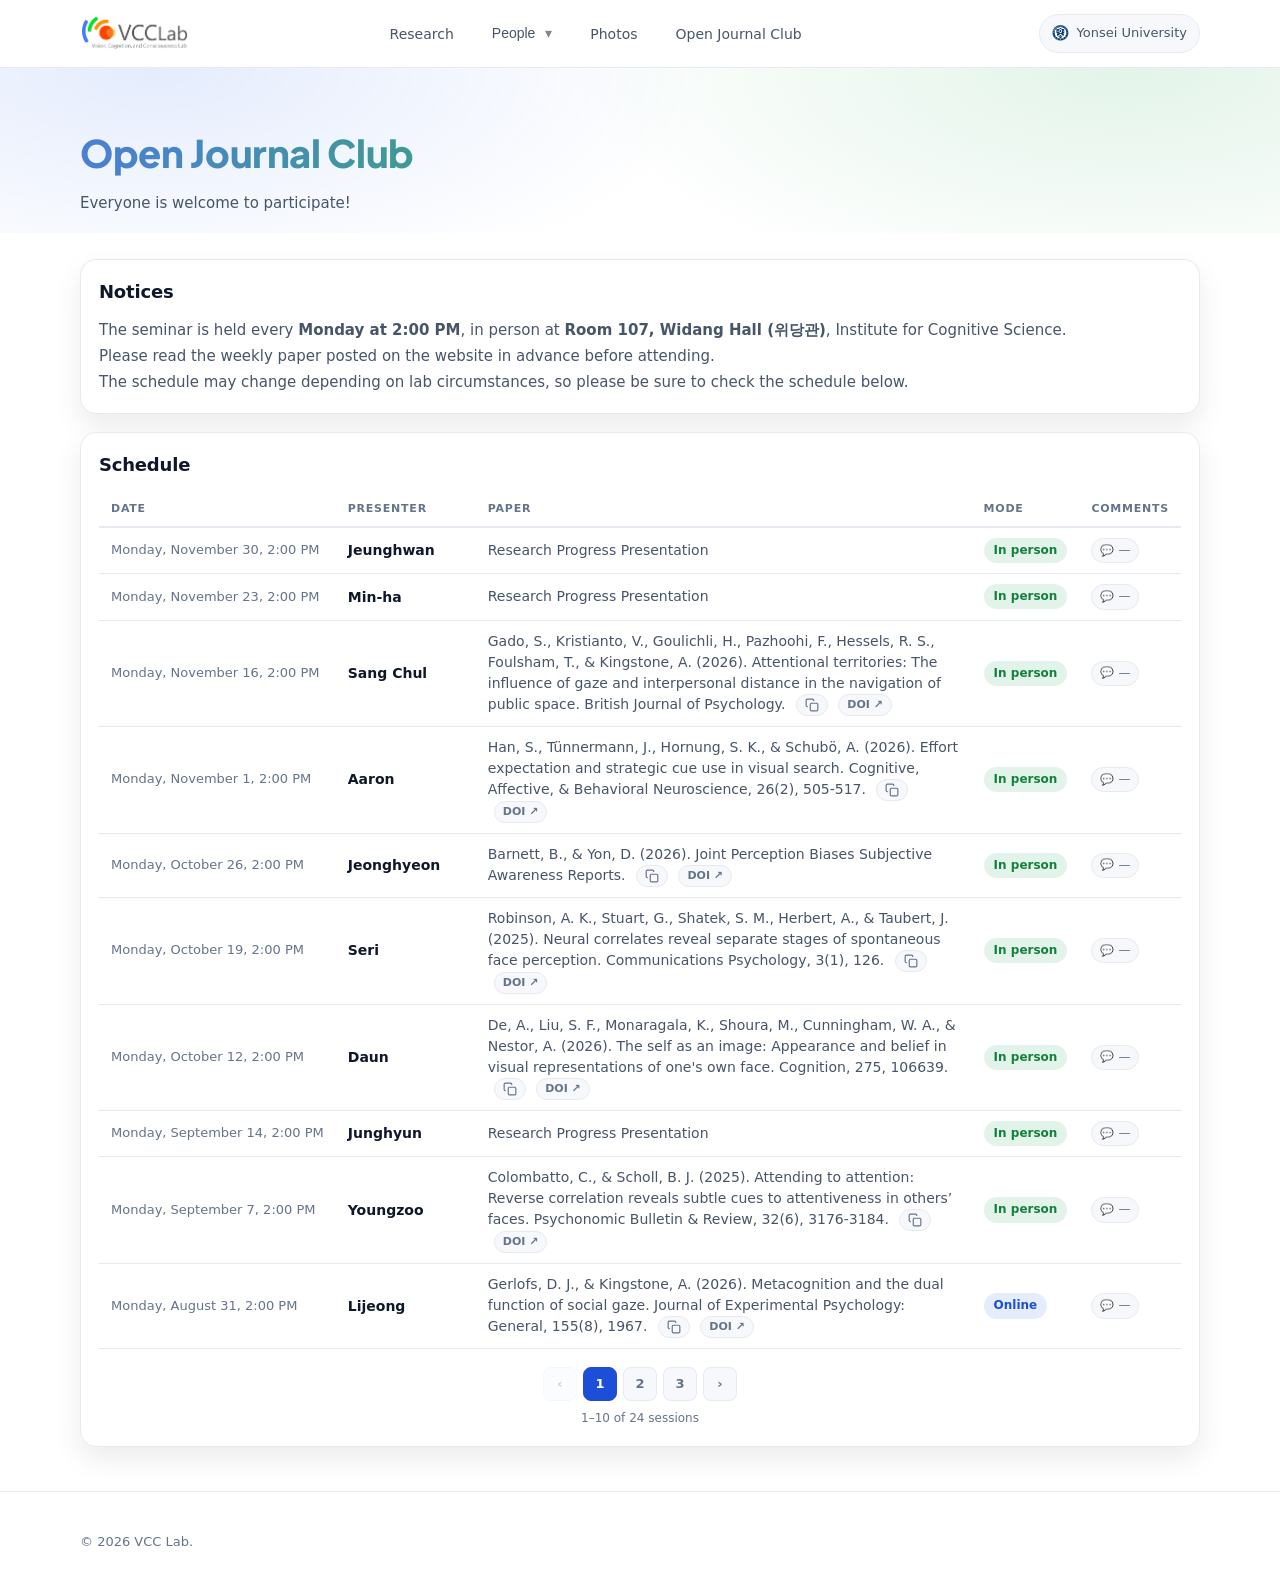
==== commit 028d7db2: "Update openJC.html" ====
--- a/openJC.html
+++ b/openJC.html
@@ -321,6 +321,7 @@
   (() => {
     // ── Schedule data: add / edit rows here ──
     const SCHEDULE = [
+      { date: 'Monday, November 30, 2:00 PM', presenter: 'Jeunghwan', paper: 'Research Progress Presentation', mode: 'in-person' },
       { date: 'Monday, November 23, 2:00 PM', presenter: 'Min-ha', paper: 'Research Progress Presentation', mode: 'in-person' },
       { date: 'Monday, November 16, 2:00 PM', presenter: 'Sang Chul', paper: 'Gado, S., Kristianto, V., Goulichli, H., Pazhoohi, F., Hessels, R. S., Foulsham, T., & Kingstone, A. (2026). Attentional territories: The influence of gaze and interpersonal distance in the navigation of public space. British Journal of Psychology.', doi: 'https://doi.org/10.1111/bjop.70116', mode: 'in-person' },
       { date: 'Monday, November 1, 2:00 PM', presenter: 'Aaron', paper: 'Han, S., Tünnermann, J., Hornung, S. K., & Schubö, A. (2026). Effort expectation and strategic cue use in visual search. Cognitive, Affective, & Behavioral Neuroscience, 26(2), 505-517.', doi: 'https://doi.org/10.3758/s13415-025-01358-1', mode: 'in-person' },
